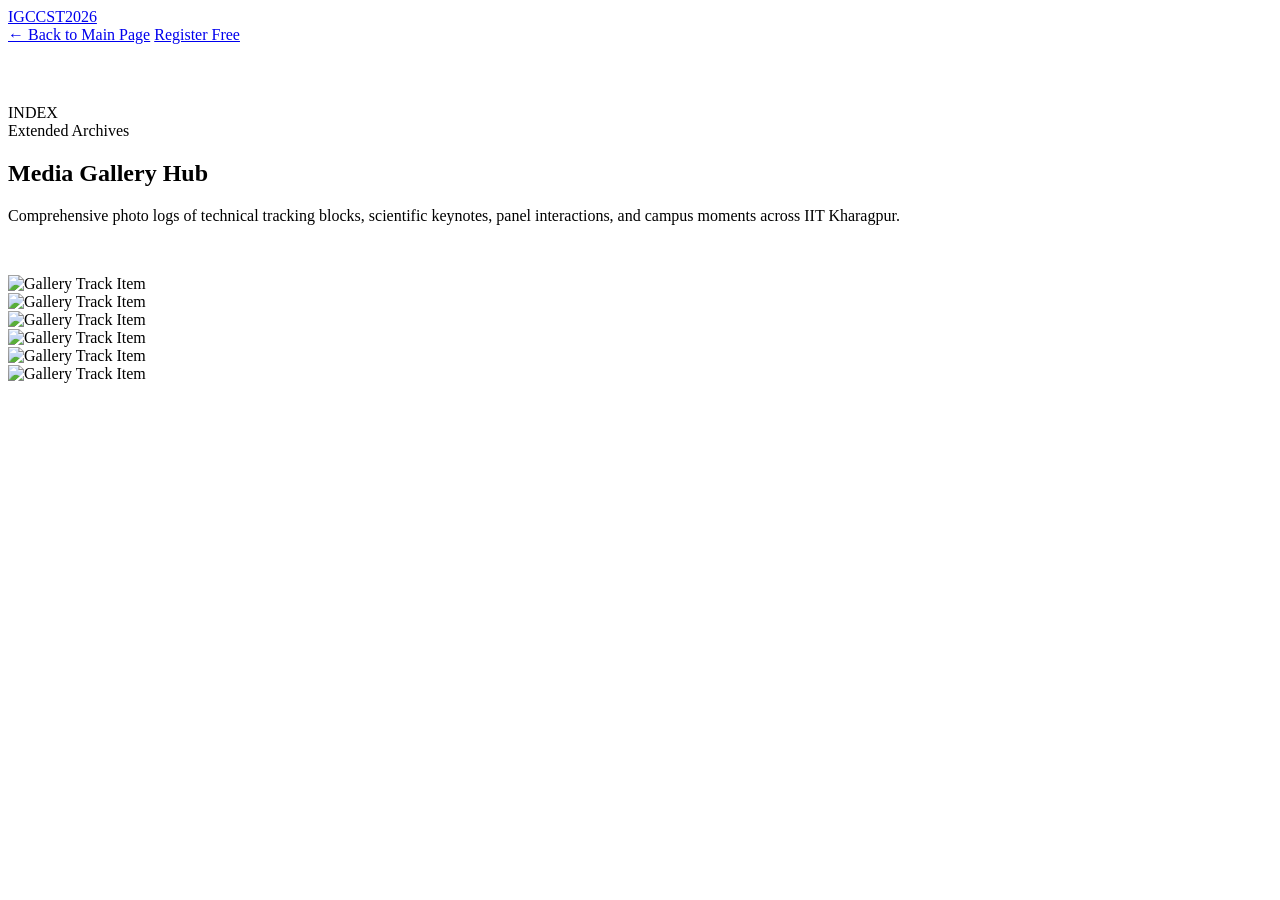
==== gallery.html @ ee0e032e "timeline update" ====
<!DOCTYPE html>
<html lang="en">
<head>
    <meta charset="UTF-8">
    <meta name="viewport" content="width=device-width, initial-scale=1.0">
    <title>Conference Gallery | IGCCST 2026</title>
    <link rel="stylesheet" href="style.css">
    <link href="https://googleapis.com" rel="stylesheet">
</head>
<body class="paper-bg">

    <!-- Sticky Header Wrapper Minimal Replication -->
    <header class="site-header scrolled">
        <div class="container nav-inner">
            <a href="index.html" class="brand">
                <span class="brand-accent">IGCCST</span><span class="brand-year">2026</span>
            </a>
            <nav class="desktop-nav">
                <a href="index.html">← Back to Main Page</a>
                <a href="index.html#registration" class="nav-cta"><span>Register Free</span></a>
            </nav>
        </div>
    </header>

    <main class="container" style="padding-top: 60px; padding-bottom: 100px;">
        
        <!-- Gallery Full View Intro Header -->
        <div class="section-intro section-intro-wide reveal is-visible" style="margin-bottom: 50px;">
            <div class="section-number">INDEX</div>
            <div>
                <span class="eyebrow">Extended Archives</span>
                <h2><span>Media</span> Gallery Hub</h2>
                <p class="section-subtitle">Comprehensive photo logs of technical tracking blocks, scientific keynotes, panel interactions, and campus moments across IIT Kharagpur.</p>
            </div>
        </div>

        <!-- Expanded Full Gallery Display Grid Layout Matrix -->
        <div class="gallery-preview-grid" style="grid-template-columns: repeat(auto-fill, minmax(280px, 1fr));">
            
            <!-- Gallery Item Blocks (Replicate out for your files) -->
            <div class="gallery-item reveal is-visible">
                <div class="gallery-image-wrap"><img src="images/gallery/img1.jpg" alt="Gallery Track Item"></div>
            </div>
            <div class="gallery-item reveal is-visible">
                <div class="gallery-image-wrap"><img src="images/gallery/img2.jpg" alt="Gallery Track Item"></div>
            </div>
            <div class="gallery-item reveal is-visible">
                <div class="gallery-image-wrap"><img src="images/gallery/img3.jpg" alt="Gallery Track Item"></div>
            </div>
            <div class="gallery-item reveal is-visible">
                <div class="gallery-image-wrap"><img src="images/gallery/img4.jpg" alt="Gallery Track Item"></div>
            </div>
            <div class="gallery-item reveal is-visible">
                <div class="gallery-image-wrap"><img src="images/gallery/img5.jpg" alt="Gallery Track Item"></div>
            </div>
            <div class="gallery-item reveal is-visible">
                <div class="gallery-image-wrap"><img src="images/gallery/img6.jpg" alt="Gallery Track Item"></div>
            </div>

        </div>
    </main>

    <script src="interaction.js"></script>
</body>
</html>
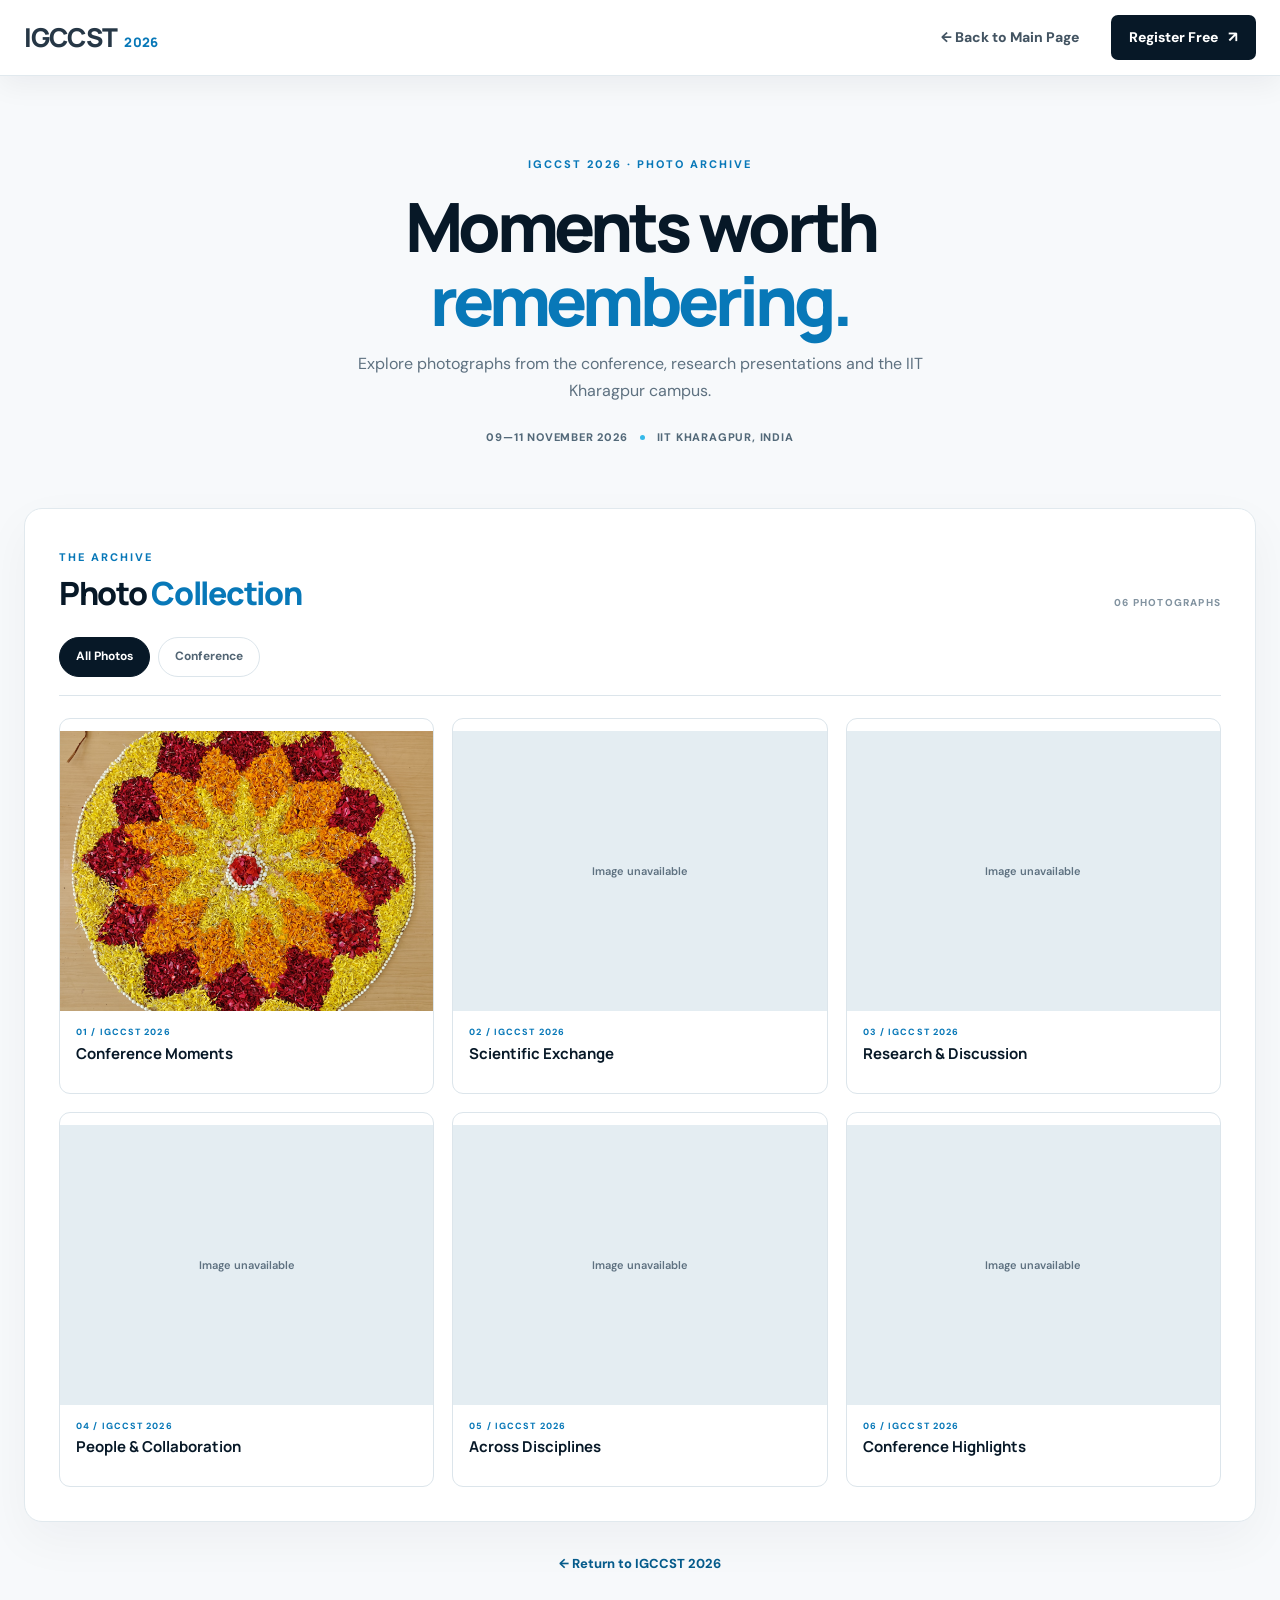
==== commit 3a8bd718: "live link update" ====
--- a/gallery.html
+++ b/gallery.html
@@ -1,65 +1,83 @@
-<!DOCTYPE html>
+<!doctype html>
 <html lang="en">
 <head>
-    <meta charset="UTF-8">
-    <meta name="viewport" content="width=device-width, initial-scale=1.0">
-    <title>Conference Gallery | IGCCST 2026</title>
-    <link rel="stylesheet" href="style.css">
-    <link href="https://googleapis.com" rel="stylesheet">
+  <meta charset="UTF-8">
+  <meta name="viewport" content="width=device-width, initial-scale=1.0">
+  <meta name="theme-color" content="#071827">
+  <title>Conference Gallery | IGCCST 2026</title>
+  <meta name="description" content="Photographic highlights from the Indo-German Conference on Cryogenics for Sustainable Technologies at IIT Kharagpur.">
+  <link rel="preconnect" href="https://fonts.googleapis.com">
+  <link rel="preconnect" href="https://fonts.gstatic.com" crossorigin>
+  <link href="https://fonts.googleapis.com/css2?family=DM+Sans:wght@400;500;600;700&family=Manrope:wght@500;600;700;800&display=swap" rel="stylesheet">
+  <link rel="stylesheet" href="css/style.css">
 </head>
-<body class="paper-bg">
+<body class="paper-bg gallery-page">
+  <header class="site-header scrolled">
+    <div class="container nav-inner">
+      <a href="index.html" class="brand" aria-label="IGCCST 2026 home"><span class="brand-accent">IGCCST</span><span class="brand-year">2026</span></a>
+      <nav class="desktop-nav" aria-label="Gallery navigation">
+        <a href="index.html">← Back to Main Page</a>
+        <a href="index.html#registration" class="nav-cta">Register Free <span>↗</span></a>
+      </nav>
+    </div>
+  </header>
 
-    <!-- Sticky Header Wrapper Minimal Replication -->
-    <header class="site-header scrolled">
-        <div class="container nav-inner">
-            <a href="index.html" class="brand">
-                <span class="brand-accent">IGCCST</span><span class="brand-year">2026</span>
-            </a>
-            <nav class="desktop-nav">
-                <a href="index.html">← Back to Main Page</a>
-                <a href="index.html#registration" class="nav-cta"><span>Register Free</span></a>
-            </nav>
-        </div>
-    </header>
+  <main class="container gallery-page-main">
+    <section class="gallery-page-heading">
+      <span class="eyebrow">IGCCST 2026 · PHOTO ARCHIVE</span>
+      <h1>Moments worth <span>remembering.</span></h1>
+      <p>Explore photographs from the conference, research presentations and the IIT Kharagpur campus.</p>
+      <div class="gallery-page-meta"><span>09—11 November 2026</span><i></i><span>IIT Kharagpur, India</span></div>
+    </section>
 
-    <main class="container" style="padding-top: 60px; padding-bottom: 100px;">
-        
-        <!-- Gallery Full View Intro Header -->
-        <div class="section-intro section-intro-wide reveal is-visible" style="margin-bottom: 50px;">
-            <div class="section-number">INDEX</div>
-            <div>
-                <span class="eyebrow">Extended Archives</span>
-                <h2><span>Media</span> Gallery Hub</h2>
-                <p class="section-subtitle">Comprehensive photo logs of technical tracking blocks, scientific keynotes, panel interactions, and campus moments across IIT Kharagpur.</p>
-            </div>
-        </div>
+    <section class="gallery-archive" aria-label="Conference photo archive">
+      <div class="gallery-archive-top">
+        <div><span class="eyebrow">THE ARCHIVE</span><h2>Photo <span>Collection</span></h2></div>
+        <span class="gallery-photo-count" id="galleryPhotoCount">06 PHOTOGRAPHS</span>
+      </div>
+      <div class="gallery-filter-bar" role="group" aria-label="Filter gallery photographs">
+        <button class="gallery-filter active" type="button" data-filter="all" aria-pressed="true">All Photos</button>
+        <button class="gallery-filter" type="button" data-filter="conference" aria-pressed="false">Conference</button>
+      </div>
 
-        <!-- Expanded Full Gallery Display Grid Layout Matrix -->
-        <div class="gallery-preview-grid" style="grid-template-columns: repeat(auto-fill, minmax(280px, 1fr));">
-            
-            <!-- Gallery Item Blocks (Replicate out for your files) -->
-            <div class="gallery-item reveal is-visible">
-                <div class="gallery-image-wrap"><img src="images/gallery/img1.jpg" alt="Gallery Track Item"></div>
-            </div>
-            <div class="gallery-item reveal is-visible">
-                <div class="gallery-image-wrap"><img src="images/gallery/img2.jpg" alt="Gallery Track Item"></div>
-            </div>
-            <div class="gallery-item reveal is-visible">
-                <div class="gallery-image-wrap"><img src="images/gallery/img3.jpg" alt="Gallery Track Item"></div>
-            </div>
-            <div class="gallery-item reveal is-visible">
-                <div class="gallery-image-wrap"><img src="images/gallery/img4.jpg" alt="Gallery Track Item"></div>
-            </div>
-            <div class="gallery-item reveal is-visible">
-                <div class="gallery-image-wrap"><img src="images/gallery/img5.jpg" alt="Gallery Track Item"></div>
-            </div>
-            <div class="gallery-item reveal is-visible">
-                <div class="gallery-image-wrap"><img src="images/gallery/img6.jpg" alt="Gallery Track Item"></div>
-            </div>
+      <!-- EDIT GALLERY: change image src, alt text, caption and data-category on each card. -->
+      <div class="gallery-archive-grid" id="galleryArchiveGrid">
+        <button class="gallery-item gallery-archive-card" type="button" data-category="conference" data-gallery-open="0">
+          <span class="gallery-image-wrap"><img src="images/gallery/img1.jpg" alt="IGCCST 2026 conference photograph 1" loading="lazy"></span>
+          <span class="gallery-card-caption"><span>01 / IGCCST 2026</span><strong>Conference Moments</strong></span>
+        </button>
+        <button class="gallery-item gallery-archive-card" type="button" data-category="conference" data-gallery-open="1">
+          <span class="gallery-image-wrap"><img src="images/gallery/img2.jpg" alt="IGCCST 2026 conference photograph 2" loading="lazy"></span>
+          <span class="gallery-card-caption"><span>02 / IGCCST 2026</span><strong>Scientific Exchange</strong></span>
+        </button>
+        <button class="gallery-item gallery-archive-card" type="button" data-category="conference" data-gallery-open="2">
+          <span class="gallery-image-wrap"><img src="images/gallery/img3.jpg" alt="IGCCST 2026 conference photograph 3" loading="lazy"></span>
+          <span class="gallery-card-caption"><span>03 / IGCCST 2026</span><strong>Research &amp; Discussion</strong></span>
+        </button>
+        <button class="gallery-item gallery-archive-card" type="button" data-category="conference" data-gallery-open="3">
+          <span class="gallery-image-wrap"><img src="images/gallery/img4.jpg" alt="IGCCST 2026 conference photograph 4" loading="lazy"></span>
+          <span class="gallery-card-caption"><span>04 / IGCCST 2026</span><strong>People &amp; Collaboration</strong></span>
+        </button>
+        <button class="gallery-item gallery-archive-card" type="button" data-category="conference" data-gallery-open="4">
+          <span class="gallery-image-wrap"><img src="images/gallery/img5.jpg" alt="IGCCST 2026 conference photograph 5" loading="lazy"></span>
+          <span class="gallery-card-caption"><span>05 / IGCCST 2026</span><strong>Across Disciplines</strong></span>
+        </button>
+        <button class="gallery-item gallery-archive-card" type="button" data-category="conference" data-gallery-open="5">
+          <span class="gallery-image-wrap"><img src="images/gallery/img6.jpg" alt="IGCCST 2026 conference photograph 6" loading="lazy"></span>
+          <span class="gallery-card-caption"><span>06 / IGCCST 2026</span><strong>Conference Highlights</strong></span>
+        </button>
+      </div>
+    </section>
+    <div class="gallery-page-back"><a href="index.html">← Return to IGCCST 2026</a></div>
+  </main>
 
-        </div>
-    </main>
-
-    <script src="interaction.js"></script>
+  <div class="gallery-lightbox" id="galleryLightbox" aria-hidden="true" role="dialog" aria-modal="true" aria-label="Image viewer">
+    <button class="lightbox-close" type="button" aria-label="Close image viewer">×</button>
+    <button class="lightbox-nav lightbox-prev" type="button" aria-label="Previous image">‹</button>
+    <figure><img class="lightbox-image" src="" alt=""><figcaption class="lightbox-caption"></figcaption></figure>
+    <button class="lightbox-nav lightbox-next" type="button" aria-label="Next image">›</button>
+    <span class="lightbox-counter"></span>
+  </div>
+  <script src="js/main.js"></script>
 </body>
 </html>
--- a/css/style.css
+++ b/css/style.css
@@ -0,0 +1,4623 @@
+/* =========================================================
+   IGCCST 2026
+   COMPLETE VISUAL SYSTEM & DESIGN TOKENS
+========================================================= */
+
+:root {
+    --ink: #071827;
+    --ink-soft: #102a3e;
+    --navy: #061522;
+    --navy-2: #0a2235;
+
+    --blue: #0878b8;
+    --blue-dark: #055b8b;
+    --cyan: #35b9e9;
+    --ice: #e7f6fc;
+
+    --paper: #f7f9fb;
+    --white: #ffffff;
+
+    --text: #263746;
+    --muted: #5e7180;
+    --muted-light: #8fa1af;
+
+    --line: #dce5eb;
+    --line-dark: #203b4e;
+
+    --radius-sm: 8px;
+    --radius-md: 14px;
+    --radius-lg: 22px;
+
+    --container: 1240px;
+
+    --shadow-sm: 0 8px 24px rgba(7, 24, 39, 0.06);
+    --shadow-md: 0 18px 45px rgba(7, 24, 39, 0.10);
+
+    --ease: cubic-bezier(.22, .61, .36, 1);
+}
+
+
+/* =========================================================
+   RESET & GLOBAL
+========================================================= */
+
+*,
+*::before,
+*::after {
+    box-sizing: border-box;
+}
+
+html {
+    scroll-behavior: smooth;
+    scroll-padding-top: 110px;
+}
+
+body {
+    margin: 0;
+    font-family: "DM Sans", -apple-system, BlinkMacSystemFont, "Segoe UI", Roboto, sans-serif;
+    color: var(--text);
+    background: var(--white);
+    line-height: 1.65;
+    overflow-x: hidden;
+}
+
+body.menu-open {
+    overflow: hidden;
+}
+
+a {
+    color: inherit;
+    text-decoration: none;
+}
+
+button {
+    font: inherit;
+}
+
+img {
+    display: block;
+    max-width: 100%;
+}
+
+::selection {
+    background: var(--blue);
+    color: white;
+}
+
+
+/* =========================================================
+   UTILITIES
+========================================================= */
+
+.container {
+    width: min(calc(100% - 48px), var(--container));
+    margin-inline: auto;
+}
+
+.mobile-only {
+    display: none;
+}
+
+
+/* =========================================================
+   IMAGE FALLBACK STATES
+========================================================= */
+
+.img-fallback {
+    display: none !important;
+}
+
+.has-img-fallback {
+    display: grid !important;
+    place-items: center;
+    background: #e4edf2 !important;
+}
+
+.has-img-fallback::before {
+    content: "Image unavailable";
+    color: var(--muted);
+    font-size: 11px;
+    font-weight: 600;
+}
+
+
+/* =========================================================
+   PAGE LOADER
+========================================================= */
+
+.page-loader {
+    position: fixed;
+    inset: 0;
+    z-index: 9999;
+
+    display: grid;
+    place-items: center;
+
+    background: var(--navy);
+
+    transition:
+        opacity .6s var(--ease),
+        visibility .6s var(--ease);
+}
+
+.page-loader.loaded {
+    opacity: 0;
+    visibility: hidden;
+}
+
+.loader-mark {
+    display: flex;
+    gap: 7px;
+}
+
+.loader-mark span {
+    width: 8px;
+    height: 8px;
+    border-radius: 50%;
+    background: var(--cyan);
+    animation: loaderPulse 1s infinite ease-in-out;
+}
+
+.loader-mark span:nth-child(2) {
+    animation-delay: .15s;
+}
+
+.loader-mark span:nth-child(3) {
+    animation-delay: .3s;
+}
+
+@keyframes loaderPulse {
+
+    0%,
+    80%,
+    100% {
+        transform: translateY(0);
+        opacity: .35;
+    }
+
+    40% {
+        transform: translateY(-7px);
+        opacity: 1;
+    }
+}
+
+
+/* =========================================================
+   INSTITUTION BAR (DARK HERO + NON-COLLAPSING WHITE BOXES)
+========================================================= */
+
+.institution-bar {
+    height: 114px;
+    background: var(--navy);
+    border-bottom: 1px solid rgba(255, 255, 255, 0.12);
+    position: relative;
+    z-index: 1001;
+}
+
+.institution-inner {
+    height: 100%;
+    display: flex;
+    align-items: center;
+    justify-content: space-between;
+    gap: 30px;
+}
+
+.institution-label {
+    display: flex;
+    align-items: center;
+    gap: 10px;
+
+    color: #a3c5d7;
+    font-size: 11px;
+    font-weight: 700;
+
+    text-transform: uppercase;
+    letter-spacing: 1.4px;
+    white-space: nowrap;
+}
+
+.status-dot {
+    width: 7px;
+    height: 7px;
+    border-radius: 50%;
+    background: var(--cyan);
+    box-shadow: 0 0 0 4px rgba(53, 185, 233, 0.25);
+}
+
+.institution-logos {
+    width: 100%;
+    display: flex;
+    align-items: center;
+    justify-content: space-around;
+    gap: 16px;
+    height: 100%;
+}
+
+.institution-logos a {
+    display: flex;
+    align-items: center;
+    justify-content: center;
+    flex-shrink: 0;
+
+    padding: 6px 14px;
+    background: #ffffff;
+    border-radius: 6px;
+    border: 1px solid rgba(255, 255, 255, 0.85);
+
+    box-shadow: 0 3px 10px rgba(0, 0, 0, 0.25);
+    opacity: 0.95;
+
+    transition:
+        transform 0.25s var(--ease),
+        box-shadow 0.25s var(--ease),
+        opacity 0.25s var(--ease);
+}
+
+.institution-logos a:hover {
+    opacity: 1;
+    transform: translateY(-2px);
+    box-shadow: 0 6px 16px rgba(0, 0, 0, 0.35);
+}
+
+.institution-logos img,
+.institution-logos svg {
+    height: 70px;
+    width: auto;
+    min-width: 28px;
+    max-width: 180px;
+    object-fit: contain;
+    display: block;
+    flex-shrink: 0;
+}
+
+
+/* =========================================================
+   HEADER & NAVIGATION
+========================================================= */
+
+.site-header {
+    position: sticky;
+    top: 0;
+    z-index: 1000;
+
+    height: 76px;
+
+    background: rgba(255, 255, 255, .88);
+    backdrop-filter: blur(18px);
+    -webkit-backdrop-filter: blur(18px);
+
+    border-bottom: 1px solid rgba(220, 229, 235, .85);
+
+    transition:
+        background .3s ease,
+        box-shadow .3s ease;
+}
+
+.site-header.scrolled {
+    background: rgba(255, 255, 255, .97);
+    box-shadow: 0 8px 30px rgba(7, 24, 39, .06);
+}
+
+.nav-inner {
+    height: 100%;
+    display: flex;
+    align-items: center;
+    justify-content: space-between;
+}
+
+.brand {
+    display: inline-flex;
+    align-items: baseline;
+    gap: 7px;
+
+    font-family: "Manrope", sans-serif;
+    font-weight: 800;
+    letter-spacing: -.06em;
+}
+
+.brand-accent {
+    font-size: 26px;
+}
+
+.brand-year {
+    color: var(--blue);
+    font-size: 13px;
+    letter-spacing: .02em;
+}
+
+.desktop-nav {
+    display: flex;
+    align-items: center;
+    gap: 32px;
+
+    font-size: 14px;
+    font-weight: 800;
+}
+
+.desktop-nav>a:not(.nav-cta) {
+    color: #435462;
+    position: relative;
+    padding-block: 6px;
+    transition: color .25s ease;
+}
+
+.desktop-nav>a:not(.nav-cta)::after {
+    content: "";
+    position: absolute;
+    left: 0;
+    right: 0;
+    bottom: -2px;
+
+    height: 2px;
+    background: var(--blue);
+
+    transform: scaleX(0);
+    transform-origin: right;
+    transition: transform .3s var(--ease);
+}
+
+.desktop-nav>a:not(.nav-cta):hover,
+.desktop-nav>a.active:not(.nav-cta) {
+    color: var(--ink);
+}
+
+.desktop-nav>a:not(.nav-cta):hover::after,
+.desktop-nav>a.active:not(.nav-cta)::after {
+    transform: scaleX(1);
+    transform-origin: left;
+}
+
+.nav-cta {
+    display: inline-flex;
+    align-items: center;
+    gap: 10px;
+
+    padding: 11px 18px;
+
+    color: white !important;
+    background: var(--ink);
+
+    border-radius: 7px;
+
+    transition:
+        background .25s ease,
+        transform .25s ease;
+}
+
+.nav-cta span {
+    font-size: 15px;
+    line-height: 1;
+}
+
+.nav-cta:hover {
+    background: var(--blue);
+    transform: translateY(-2px);
+}
+
+/* Dropdown Base */
+.nav-dropdown {
+    position: relative;
+    display: inline-flex;
+    align-items: center;
+}
+
+.nav-dropdown .dropdown-toggle {
+    background: transparent;
+    border: none;
+    color: inherit;
+    font: inherit;
+    font-size: 14px;
+    font-weight: 600;
+    cursor: pointer;
+    display: flex;
+    align-items: center;
+    gap: 6px;
+    padding: 8px 0;
+}
+
+.nav-dropdown .dropdown-toggle i {
+    font-size: 10px;
+    transition: transform 0.2s ease;
+}
+
+/* Dropdown Menu Box */
+.dropdown-menu {
+    position: absolute;
+    top: 100%;
+    left: 0;
+    min-width: 180px;
+    background: #0b3048;
+    border: 1px solid rgba(255, 255, 255, 0.15);
+    border-radius: var(--radius-md, 8px);
+    padding: 8px 0;
+    box-shadow: 0 12px 30px rgba(0, 0, 0, 0.35);
+    opacity: 0;
+    visibility: hidden;
+    transform: translateY(8px);
+    transition: all 0.2s cubic-bezier(0.16, 1, 0.3, 1);
+    z-index: 1000;
+}
+
+/* Links inside Dropdown */
+.dropdown-menu a {
+    display: flex;
+    align-items: center;
+    gap: 8px;
+    padding: 10px 16px;
+    color: #e2f1f7;
+    font-size: 13px;
+    text-decoration: none;
+    transition: background 0.2s ease, color 0.2s ease;
+}
+
+.dropdown-menu a:hover {
+    background: rgba(53, 185, 233, 0.15);
+    color: #75d3ef;
+}
+
+/* Specific Highlight for Prize Money */
+.dropdown-menu a.highlight-link {
+    color: #ffd700;
+    font-weight: 700;
+}
+
+.dropdown-menu a.highlight-link:hover {
+    background: rgba(255, 215, 0, 0.12);
+    color: #ffe600;
+}
+
+/* Reveal on Hover */
+.nav-dropdown:hover .dropdown-menu {
+    opacity: 1;
+    visibility: visible;
+    transform: translateY(0);
+}
+
+.nav-dropdown:hover .dropdown-toggle i {
+    transform: rotate(180deg);
+}
+
+.menu-toggle {
+    display: none;
+    width: 44px;
+    height: 44px;
+    padding: 0;
+    border: 0;
+    background: transparent;
+    cursor: pointer;
+}
+
+.menu-toggle span {
+    display: block;
+    width: 23px;
+    height: 2px;
+    margin: 6px auto;
+    background: var(--ink);
+    transition:
+        transform .3s var(--ease),
+        opacity .3s ease;
+}
+
+.menu-toggle.active span:first-child {
+    transform: translateY(4px) rotate(45deg);
+}
+
+.menu-toggle.active span:last-child {
+    transform: translateY(-4px) rotate(-45deg);
+}
+
+.mobile-nav {
+    display: none;
+}
+
+
+/* =========================================================
+   HERO (LARGE HIGH-IMPACT TITLE)
+========================================================= */
+
+.hero {
+    /* Uses auto height so it stretches naturally to fit large text */
+    min-height: calc(100vh - 144px);
+    position: relative;
+    display: flex;
+    flex-direction: column;
+    justify-content: center;
+    /* Expands downwards instead of clipping top */
+    overflow: hidden;
+    color: white;
+    background: var(--navy);
+}
+
+.hero-image {
+    position: absolute;
+    inset: 0;
+
+    background-image: url("../images/hero.jpg");
+    background-size: cover;
+    background-position: center;
+
+    opacity: .72;
+    transform: scale(1.02);
+}
+
+.hero-vignette {
+    position: absolute;
+    inset: 0;
+
+    background:
+        linear-gradient(90deg,
+            rgba(3, 17, 29, .98) 0%,
+            rgba(3, 17, 29, .88) 36%,
+            rgba(3, 17, 29, .42) 72%,
+            rgba(3, 17, 29, .65) 100%);
+}
+
+.hero-grid {
+    position: absolute;
+    inset: 0;
+    opacity: .12;
+
+    background-image:
+        linear-gradient(rgba(255, 255, 255, .3) 1px, transparent 1px),
+        linear-gradient(90deg, rgba(255, 255, 255, .3) 1px, transparent 1px);
+
+    background-size: 80px 80px;
+
+    mask-image: linear-gradient(90deg, black, transparent 75%);
+    -webkit-mask-image: linear-gradient(90deg, black, transparent 75%);
+}
+
+.hero-inner {
+    position: relative;
+    z-index: 2;
+    /* Balanced vertical padding so content never touches the top header */
+    padding-top: 50px;
+    padding-bottom: 65px;
+}
+
+.hero-copy {
+    max-width: 1120px;
+}
+
+.hero-kicker {
+    display: flex;
+    align-items: flex-start;
+    gap: 14px;
+
+    margin-bottom: 28px;
+
+    color: #a9d8eb;
+    font-size: 14px;
+    font-weight: 700;
+
+    letter-spacing: 1.8px;
+    line-height: 1.7;
+    text-transform: uppercase;
+}
+
+.kicker-line {
+    flex: 0 0 34px;
+    width: 34px;
+    height: 1px;
+    margin-top: 9px;
+    background: var(--cyan);
+}
+
+.hero h1 {
+    margin: 0;
+    max-width: 1120px;
+
+    font-family: "Manrope", sans-serif;
+    font-size: clamp(70px, 9.2vw, 132px);
+    line-height: 1.04;
+    letter-spacing: -0.065em;
+    font-weight: 800;
+}
+
+/* --- HERO TITLE PREFIX ("Indo-German Conference on") --- */
+.hero-title-pre {
+    display: block;
+    margin-bottom: 12px;
+
+    color: #7dd7f4;
+    /* Bright cyan accent */
+    font-family: "Manrope", sans-serif;
+    font-size: clamp(20px, 2.5vw, 36px);
+    /* Clean, small, readable proportion */
+    font-weight: 700;
+    letter-spacing: -0.02em;
+    line-height: 1.2;
+    text-transform: none;
+    /* Keep natural title casing */
+}
+
+.hero h1 span {
+    display: block;
+    color: #b8e8f7;
+}
+
+.hero h1 em {
+    display: block;
+    color: white;
+    font-style: normal;
+
+    background: linear-gradient(90deg, #ffffff 15%, #7dd7f4 100%);
+    -webkit-background-clip: text;
+    background-clip: text;
+    -webkit-text-fill-color: transparent;
+    padding-bottom: 15px;
+}
+
+.hero-description {
+    max-width: 680px;
+    margin: 36px 0 38px;
+
+    color: #d2e2ea;
+    font-size: 18px;
+    line-height: 1.75;
+}
+
+.hero-actions {
+    display: flex;
+    flex-wrap: wrap;
+    align-items: center;
+    gap: 20px;
+    margin-top: 32px;
+}
+
+.hero-buttons {
+    display: flex;
+    align-items: center;
+    gap: 12px;
+    flex-wrap: wrap;
+}
+
+.button {
+    min-height: 50px;
+
+    display: inline-flex;
+    align-items: center;
+    justify-content: center;
+    gap: 14px;
+
+    padding: 0 22px;
+    border-radius: 7px;
+
+    font-size: 13px;
+    font-weight: 700;
+    letter-spacing: .03em;
+
+    transition:
+        transform .3s var(--ease),
+        background .3s ease,
+        border-color .3s ease,
+        color .3s ease;
+}
+
+.button-arrow {
+    font-size: 16px;
+    line-height: 1;
+}
+
+.button-light {
+    color: var(--ink);
+    background: white;
+}
+
+.button-light:hover {
+    transform: translateY(-3px);
+    background: #e7f7fc;
+}
+
+.button-ghost {
+    color: white;
+    border: 1px solid rgba(255, 255, 255, .34);
+    background: rgba(255, 255, 255, .04);
+}
+
+.button-ghost:hover {
+    transform: translateY(-3px);
+    border-color: rgba(255, 255, 255, .75);
+    background: rgba(255, 255, 255, .10);
+}
+
+.hero-prize-card {
+    background: rgba(251, 191, 36, 0.08);
+    /* Warm gold background tint */
+    border: 1px solid rgba(251, 191, 36, 0.25);
+    border-radius: 12px;
+    padding: 10px 16px;
+    transition: background 0.3s ease, border-color 0.3s ease, transform 0.3s ease;
+    max-width: 420px;
+}
+
+.hero-prize-card:hover {
+    background: rgba(251, 191, 36, 0.15);
+    border-color: rgba(251, 191, 36, 0.5);
+    transform: translateY(-2px);
+}
+
+.hero-prize-link {
+    display: flex;
+    align-items: center;
+    gap: 10px;
+    text-decoration: none;
+}
+
+.hero-prize-badge {
+    background: #fbbf24;
+    color: #0f172a;
+    font-size: 10px;
+    font-weight: 800;
+    padding: 3px 8px;
+    border-radius: 6px;
+    letter-spacing: 0.5px;
+    white-space: nowrap;
+}
+
+.hero-prize-text {
+    color: #fef08a;
+    /* High contrast bright gold-yellow */
+    font-size: 13px;
+    font-weight: 600;
+    line-height: 1.35;
+}
+
+/* Responsive Behavior: Full width on mobile screens */
+@media (max-width: 768px) {
+    .hero-actions {
+        flex-direction: column;
+        align-items: stretch;
+    }
+
+    .hero-buttons {
+        width: 100%;
+    }
+
+    .hero-prize-card {
+        max-width: 100%;
+        width: 100%;
+    }
+}
+
+/* Container Layout */
+.hero-meta {
+    display: grid;
+    grid-template-columns: repeat(3, 1fr);
+    /* 2 equal columns */
+    gap: 20px 24px;
+    /* Row and column spacing */
+    align-items: start;
+    padding: 20px 0;
+    /* border-top: 1px solid rgba(255, 255, 255, 0.15); */
+    /* border-bottom: 1px solid rgba(255, 255, 255, 0.15); */
+    /* padding: 10px 0; */
+    margin-top: 50px;
+}
+
+.hero-meta .meta-divider {
+    display: none;
+}
+
+/* Individual Column Styling */
+.hero-meta-col {
+    display: flex;
+    flex-direction: column;
+    justify-content: center;
+
+    /* Makes the box small and centered */
+    width: 100%;
+    max-width: 420px;
+    margin: 0 auto;
+
+    /* Padding and spacing inside the box */
+    padding: 24px 32px;
+    box-sizing: border-box;
+
+    /* Dark blue/teal gradient and border styling from the image */
+    background: radial-gradient(circle at center, #0f2235 0%, #07111c 100%);
+    border: 1px solid rgba(255, 255, 255, 0.1);
+    border-radius: 12px;
+
+    /* Adds a subtle outer shadow for depth */
+    box-shadow: 0 8px 32px rgba(0, 0, 0, 0.3);
+}
+
+
+/* Vertical Dividers */
+.meta-divider {
+    width: 1px;
+    align-self: stretch;
+    background-color: rgba(255, 255, 255, 0.15);
+}
+
+/* Section Labels (DATE, VENUE, REGISTRATION) */
+.meta-label {
+    font-size: 0.85rem;
+    letter-spacing: 2px;
+    text-transform: uppercase;
+    font-weight: 700;
+    color: #64748b;
+    /* Subtle label color */
+    margin-bottom: 6px;
+}
+
+/* --- COLUMN 1: DATE --- */
+.event-date .meta-number {
+    font-size: 2rem;
+    font-weight: 800;
+    line-height: 1;
+    letter-spacing: -0.5px;
+}
+
+.event-date strong {
+    font-size: 1.1rem;
+    font-weight: 800;
+    line-height: 1.2;
+    margin-top: 4px;
+    letter-spacing: 0.5px;
+    text-transform: uppercase;
+}
+
+.event-date .meta-year {
+    font-size: 1.1rem;
+    font-weight: 600;
+    opacity: 0.7;
+}
+
+/* --- COLUMN 2: VENUE --- */
+.event-location strong {
+    font-size: 1.25rem;
+    font-weight: 800;
+    line-height: 1.2;
+    text-transform: uppercase;
+    letter-spacing: 0.5px;
+}
+
+.event-location .venue-sub {
+    font-size: 1.1rem;
+    font-weight: 700;
+    margin-top: 2px;
+}
+
+.event-location .venue-loc {
+    font-size: 0.95rem;
+    opacity: 0.65;
+    margin-top: 2px;
+}
+
+/* --- COLUMN 3: REGISTRATION --- */
+.event-notice .notice-free {
+    font-size: 1.5rem;
+    font-weight: 900;
+    color: #10b981;
+    /* Accent green for FREE badge */
+    line-height: 1;
+    letter-spacing: 0.5px;
+    padding: 8px 0;
+}
+
+.event-notice .notice-text {
+    font-size: 0.85rem;
+    line-height: 1.35;
+    opacity: 0.75;
+    margin-top: 6px;
+}
+
+/* --- COLUMN 4: PRIZE --- */
+/* .event-prizes .prize-title {
+    font-size: 16px;
+    font-weight: 800;
+    line-height: 1.25;
+    display: block;
+    margin-top: 2px;
+}
+
+.event-prizes .prize-sub {
+    font-size: 12px;
+    font-weight: 600;
+    opacity: 0.75;
+    margin-top: 4px;
+    display: block;
+} */
+
+.hero-scroll {
+    position: absolute;
+    z-index: 3;
+    right: 30px;
+    bottom: 30px;
+
+    display: flex;
+    align-items: center;
+    gap: 14px;
+
+    color: rgba(255, 255, 255, .55);
+    font-size: 11px;
+    font-weight: 700;
+
+    letter-spacing: 1.5px;
+    text-transform: uppercase;
+    writing-mode: vertical-rl;
+}
+
+.scroll-line {
+    width: 1px;
+    height: 50px;
+    background: linear-gradient(to bottom, rgba(255, 255, 255, .15), rgba(255, 255, 255, .7));
+}
+
+
+/* =========================================================
+   CONFERENCE STRIP
+========================================================= */
+
+.conference-strip {
+    position: relative;
+    z-index: 5;
+    background: #fff;
+    border-bottom: 1px solid var(--line);
+}
+
+.conference-strip-inner {
+    display: grid;
+    grid-template-columns: repeat(4, 1fr);
+}
+
+.strip-item {
+    min-height: 94px;
+    display: flex;
+    align-items: center;
+    gap: 16px;
+    padding: 18px 22px;
+    border-right: 1px solid var(--line);
+}
+
+.strip-item:first-child {
+    padding-left: 0;
+}
+
+.strip-item:last-child {
+    border-right: 0;
+}
+
+.strip-index {
+    color: var(--blue);
+    font-family: "Manrope", sans-serif;
+    font-size: 12px;
+    font-weight: 800;
+}
+
+.strip-item strong {
+    display: block;
+    margin-bottom: 2px;
+    color: var(--ink);
+    font-size: 18px;
+}
+
+.strip-item small {
+    color: var(--muted);
+    font-size: 16px;
+}
+
+.strip-highlight {
+    background: #f4fafc;
+}
+
+
+/* =========================================================
+   SECTION BASICS
+========================================================= */
+
+.section {
+    padding: 125px 0;
+}
+
+.section-intro {
+    display: grid;
+    grid-template-columns: 170px minmax(0, 1fr);
+    gap: 45px;
+    margin-bottom: 70px;
+}
+
+.section-number {
+    padding-top: 7px;
+    color: var(--blue);
+    font-size: 11px;
+    font-weight: 800;
+    letter-spacing: 1.7px;
+}
+
+.eyebrow {
+    margin: 0 0 14px;
+    color: var(--blue);
+    font-size: 11px;
+    font-weight: 800;
+    letter-spacing: 2px;
+}
+
+.eyebrow.light {
+    color: #73cce9;
+}
+
+.section-intro h2,
+.speakers-heading h2,
+.venue-heading h2 {
+    margin: 0;
+    color: var(--ink);
+    font-family: "Manrope", sans-serif;
+    font-size: clamp(42px, 5vw, 70px);
+    line-height: .98;
+    letter-spacing: -.06em;
+    font-weight: 800;
+}
+
+.section-intro h2 span,
+.speakers-heading h2 span,
+.venue-heading h2 span {
+    display: block;
+    color: var(--blue);
+}
+
+.section-subtitle {
+    max-width: 570px;
+    margin: 22px 0 0;
+    color: var(--muted);
+    font-size: 15px;
+}
+
+
+
+/* =========================================================
+   CONFERENCE RESOURCES — IGCCST 2026
+========================================================= */
+
+.conference-resources-section {
+    position: relative;
+    padding: 85px 0 95px;
+    background: #f5f8fb;
+    overflow: hidden;
+}
+
+/* Heading */
+
+.resources-heading {
+    max-width: 680px;
+    margin: 0 auto 48px;
+    text-align: center;
+}
+
+.resources-heading .eyebrow {
+    display: inline-block;
+    color: #1686b5;
+    font-size: 11px;
+    font-weight: 800;
+    letter-spacing: 2px;
+    margin-bottom: 12px;
+}
+
+.resources-heading h2 {
+    margin: 0 0 14px;
+    color: #102b40;
+    font: 800 clamp(32px, 4vw, 46px)/1.15
+          "Manrope", sans-serif;
+    letter-spacing: -1.5px;
+}
+
+.resources-heading h2 span {
+    color: #1686b5;
+}
+
+.resources-heading p {
+    max-width: 540px;
+    margin: 0 auto;
+    color: #647586;
+    font-size: 15px;
+    line-height: 1.7;
+}
+
+
+/* Resource cards */
+
+.resources-grid {
+    display: grid;
+    grid-template-columns: repeat(2, minmax(0, 1fr));
+    gap: 26px;
+    max-width: 1050px;
+    margin: 0 auto;
+}
+
+.resource-card {
+    position: relative;
+    display: flex;
+    align-items: flex-start;
+    gap: 22px;
+    min-height: 230px;
+    padding: 34px 32px;
+    overflow: hidden;
+
+    background: #ffffff;
+    border: 1px solid #e2eaf0;
+    border-radius: 14px;
+
+    text-decoration: none;
+    color: inherit;
+
+    transition:
+        transform .3s ease,
+        box-shadow .3s ease,
+        border-color .3s ease;
+}
+
+.resource-card:hover {
+    transform: translateY(-6px);
+    box-shadow: 0 16px 40px rgba(16, 43, 64, .10);
+    border-color: #b8d9e9;
+}
+
+
+/* Icons */
+
+.resource-icon {
+    width: 54px;
+    height: 54px;
+    flex-shrink: 0;
+
+    display: flex;
+    align-items: center;
+    justify-content: center;
+
+    border-radius: 12px;
+    font-size: 23px;
+}
+
+.resource-booklet .resource-icon {
+    color: #1679a5;
+    background: #e8f4fa;
+}
+
+.resource-live .resource-icon {
+    color: #d93030;
+    background: #fff0ef;
+}
+
+
+/* Card content */
+
+.resource-content {
+    position: relative;
+    z-index: 1;
+    max-width: 340px;
+}
+
+.resource-label {
+    display: block;
+    margin: 2px 0 10px;
+
+    color: #8293a0;
+    font-size: 10px;
+    font-weight: 800;
+    letter-spacing: 1.5px;
+}
+
+.resource-content h3 {
+    margin: 0 0 10px;
+    color: #102b40;
+    font: 750 22px/1.3 "Manrope", sans-serif;
+}
+
+.resource-content p {
+    margin: 0 0 22px;
+    color: #687b89;
+    font-size: 13px;
+    line-height: 1.75;
+}
+
+.resource-link {
+    display: inline-flex;
+    align-items: center;
+    gap: 9px;
+
+    color: #147da8;
+    font-size: 13px;
+    font-weight: 800;
+
+    transition: gap .25s ease, color .25s ease;
+}
+
+.resource-card:hover .resource-link {
+    gap: 14px;
+}
+
+.resource-live .resource-link {
+    color: #d93030;
+}
+
+
+/* Background numbering */
+
+.resource-number {
+    position: absolute;
+    right: 20px;
+    bottom: -20px;
+
+    color: rgba(16, 43, 64, .035);
+    font: 800 100px/1 "Manrope", sans-serif;
+
+    pointer-events: none;
+    user-select: none;
+}
+
+
+/* Responsive layout */
+
+@media (max-width: 760px) {
+
+    .conference-resources-section {
+        padding: 65px 0 70px;
+    }
+
+    .resources-heading {
+        margin-bottom: 32px;
+    }
+
+    .resources-grid {
+        grid-template-columns: 1fr;
+        gap: 18px;
+    }
+
+    .resource-card {
+        min-height: 205px;
+        padding: 27px 24px;
+        gap: 17px;
+    }
+
+    .resource-content h3 {
+        font-size: 20px;
+    }
+
+}
+
+@media (max-width: 420px) {
+
+    .resource-card {
+        padding: 23px 19px;
+        gap: 14px;
+    }
+
+    .resource-icon {
+        width: 46px;
+        height: 46px;
+        font-size: 20px;
+    }
+
+    .resource-content p {
+        font-size: 12px;
+    }
+
+}
+
+
+
+
+/* =========================================================
+   ABOUT
+========================================================= */
+
+.about-section {
+    background: white;
+}
+
+.about-layout {
+    display: grid;
+    grid-template-columns: 1.2fr .8fr;
+    gap: 100px;
+    align-items: center;
+}
+
+.about-main {
+    max-width: 720px;
+}
+
+.about-main p {
+    margin: 0 0 25px;
+    color: var(--muted);
+    font-size: 16px;
+    line-height: 1.85;
+}
+
+.about-main .lead-text {
+    color: var(--ink);
+    font-family: "Manrope", sans-serif;
+    font-size: 23px;
+    line-height: 1.55;
+    letter-spacing: -.02em;
+}
+
+.collaboration-card {
+    position: relative;
+    min-height: 330px;
+    padding: 32px;
+    color: white;
+
+    background:
+        radial-gradient(circle at 75% 25%, rgba(53, 185, 233, .24), transparent 38%),
+        linear-gradient(135deg, #071827, #0d334c);
+
+    border-radius: var(--radius-md);
+    overflow: hidden;
+    box-shadow: var(--shadow-md);
+}
+
+.collaboration-card::before {
+    content: "";
+    position: absolute;
+    inset: 0;
+    opacity: .10;
+
+    background-image:
+        linear-gradient(rgba(255, 255, 255, .5) 1px, transparent 1px),
+        linear-gradient(90deg, rgba(255, 255, 255, .5) 1px, transparent 1px);
+
+    background-size: 40px 40px;
+}
+
+.collaboration-top {
+    position: relative;
+    z-index: 2;
+    display: flex;
+    justify-content: space-between;
+    color: #8eb2c2;
+    font-size: 11px;
+    font-weight: 800;
+    letter-spacing: 1.7px;
+}
+
+.card-arrow {
+    color: var(--cyan);
+    font-size: 18px;
+}
+
+.collaboration-visual {
+    position: relative;
+    z-index: 2;
+    min-height: 165px;
+    display: flex;
+    align-items: center;
+    justify-content: space-between;
+    gap: 20px;
+}
+
+.country {
+    display: flex;
+    flex-direction: column;
+    gap: 4px;
+}
+
+.country strong {
+    font-family: "Manrope", sans-serif;
+    font-size: 24px;
+    letter-spacing: -.04em;
+}
+
+.country small {
+    color: #87a5b2;
+    font-size: 11px;
+}
+
+.country-germany {
+    text-align: right;
+}
+
+.connection {
+    flex: 1;
+    display: flex;
+    align-items: center;
+    gap: 10px;
+}
+
+.connection span {
+    flex: 1;
+    height: 1px;
+    background: rgba(255, 255, 255, .3);
+}
+
+.connection i {
+    color: var(--cyan);
+    font-size: 20px;
+    font-style: normal;
+}
+
+.collaboration-card>p {
+    position: relative;
+    z-index: 2;
+    max-width: 330px;
+    margin: 0;
+    padding-top: 20px;
+    color: #adc2cd;
+    font-size: 13px;
+    border-top: 1px solid rgba(255, 255, 255, .15);
+}
+
+
+/* =========================================================
+   THEMES
+========================================================= */
+
+.themes-section {
+    background: var(--paper);
+}
+
+.section-intro-wide {
+    margin-bottom: 55px;
+}
+
+.theme-heading-row {
+    display: flex;
+    align-items: flex-end;
+    justify-content: space-between;
+    gap: 40px;
+}
+
+.theme-counter {
+    flex: 0 0 auto;
+    display: flex;
+    align-items: center;
+    gap: 14px;
+    padding-bottom: 5px;
+}
+
+.theme-counter strong {
+    color: var(--ink);
+    font-family: "Manrope", sans-serif;
+    font-size: 48px;
+    line-height: .8;
+    letter-spacing: -.06em;
+}
+
+.theme-counter span {
+    color: var(--muted);
+    font-size: 10px;
+    font-weight: 800;
+    letter-spacing: 1.3px;
+    line-height: 1.5;
+}
+
+.theme-grid {
+    display: grid;
+    grid-template-columns: repeat(4, 1fr);
+    gap: 20px;
+}
+
+.theme-card {
+    min-width: 0;
+    background: white;
+    border: 1px solid var(--line);
+    border-radius: 12px;
+    overflow: hidden;
+
+    transition:
+        transform .35s var(--ease),
+        box-shadow .35s var(--ease),
+        border-color .35s ease;
+}
+
+.theme-card:hover {
+    transform: translateY(-7px);
+    border-color: #b7dce9;
+    box-shadow: var(--shadow-md);
+}
+
+.theme-image {
+    position: relative;
+    height: 190px;
+    overflow: hidden;
+    background: #dbe6eb;
+}
+
+.theme-image::after {
+    content: "";
+    position: absolute;
+    inset: 0;
+    background: linear-gradient(to top, rgba(4, 19, 30, .48), transparent 60%);
+}
+
+.theme-image img {
+    width: 100%;
+    height: 100%;
+    object-fit: cover;
+    transition: transform .6s var(--ease);
+}
+
+.theme-card:hover .theme-image img {
+    transform: scale(1.06);
+}
+
+.theme-index {
+    position: absolute;
+    z-index: 2;
+    top: 14px;
+    left: 14px;
+
+    width: 32px;
+    height: 32px;
+
+    display: grid;
+    place-items: center;
+
+    color: white;
+    background: rgba(7, 24, 39, .78);
+    border: 1px solid rgba(255, 255, 255, .18);
+    border-radius: 6px;
+
+    font-size: 11px;
+    font-weight: 800;
+    backdrop-filter: blur(8px);
+}
+
+.theme-content {
+    min-height: 205px;
+    padding: 24px;
+}
+
+.theme-tag {
+    display: block;
+    margin-bottom: 10px;
+    color: var(--blue);
+    font-size: 10px;
+    font-weight: 800;
+    letter-spacing: 1.3px;
+}
+
+.theme-content h3 {
+    margin: 0 0 10px;
+    color: var(--ink);
+    font-family: "Manrope", sans-serif;
+    font-size: 18px;
+    line-height: 1.25;
+    letter-spacing: -.025em;
+}
+
+.theme-content p {
+    margin: 0;
+    color: var(--muted);
+    font-size: 13px;
+    line-height: 1.7;
+}
+
+
+/* =========================================================
+   DATES / TIMELINE
+========================================================= */
+
+.dates-section {
+    background: white;
+}
+
+.timeline {
+    max-width: 1000px;
+    margin-left: 215px;
+    border-top: 1px solid var(--line);
+}
+
+.timeline-item {
+    position: relative;
+    display: grid;
+    grid-template-columns: 65px 150px 1fr;
+    align-items: center;
+
+    min-height: 145px;
+    border-bottom: 1px solid var(--line);
+    transition: background .3s ease;
+}
+
+.timeline-item:hover {
+    background: #f9fbfc;
+}
+
+.timeline-marker {
+    width: 36px;
+    height: 36px;
+    display: grid;
+    place-items: center;
+
+    color: var(--blue);
+    background: #eef8fc;
+    border: 1px solid #c9e9f3;
+    border-radius: 50%;
+
+    font-size: 11px;
+    font-weight: 800;
+}
+
+.timeline-date {
+    display: flex;
+    flex-direction: column;
+}
+
+.timeline-date span {
+    color: var(--ink);
+    font-family: "Manrope", sans-serif;
+    font-size: 42px;
+    font-weight: 800;
+    line-height: .85;
+    letter-spacing: -.06em;
+}
+
+.timeline-date small {
+    margin-top: 9px;
+    color: var(--blue);
+    font-size: 11px;
+    font-weight: 800;
+    letter-spacing: 1.2px;
+}
+
+.timeline-content {
+    padding: 30px 0;
+}
+
+.timeline-status {
+    display: inline-block;
+    margin-bottom: 6px;
+    color: var(--blue);
+    font-size: 10px;
+    font-weight: 800;
+    letter-spacing: 1.5px;
+}
+
+.timeline-content h3 {
+    margin: 0 0 5px;
+    color: var(--ink);
+    font-family: "Manrope", sans-serif;
+    font-size: 19px;
+    letter-spacing: -.025em;
+}
+
+.timeline-content p {
+    margin: 0;
+    color: var(--muted);
+    font-size: 13px;
+}
+
+.timeline-current {
+    background: linear-gradient(90deg, #eef9fc, transparent);
+}
+
+.timeline-current .timeline-marker {
+    color: white;
+    background: var(--blue);
+    border-color: var(--blue);
+    box-shadow: 0 0 0 7px rgba(8, 120, 184, .10);
+}
+
+
+/* =========================================================
+   SPEAKERS
+========================================================= */
+
+.speakers-section {
+    background: var(--paper);
+    overflow: hidden;
+}
+
+.speakers-heading {
+    display: flex;
+    align-items: flex-end;
+    justify-content: space-between;
+    gap: 50px;
+    margin-bottom: 55px;
+}
+
+/* Grid Container */
+.speakers-grid {
+    display: grid;
+    grid-template-columns: repeat(4, 1fr);
+    gap: 24px;
+    margin-top: 40px;
+}
+
+/* Card Styling */
+.speaker-card {
+    width: 100%;
+    /* Spans full width of its grid column */
+    background: white;
+    border: 1px solid var(--line);
+    border-radius: 12px;
+    overflow: hidden;
+
+    transition:
+        transform .35s var(--ease),
+        box-shadow .35s var(--ease),
+        border-color .35s ease;
+}
+
+.speaker-card:hover {
+    transform: translateY(-6px);
+    border-color: #b7dce9;
+    box-shadow: var(--shadow-md);
+}
+
+.speaker-photo-wrap {
+    position: relative;
+    aspect-ratio: 1 / 1.04;
+    overflow: hidden;
+    background: #dfe8ed;
+}
+
+.speaker-photo-wrap::after {
+    content: "";
+    position: absolute;
+    inset: 0;
+    background: linear-gradient(to top, rgba(3, 17, 29, .42), transparent 40%);
+}
+
+.speaker-photo-wrap img {
+    width: 100%;
+    height: 100%;
+    object-fit: cover;
+    transition: transform .55s var(--ease);
+}
+
+.speaker-card:hover .speaker-photo-wrap img {
+    transform: scale(1.045);
+}
+
+.speaker-country {
+    position: absolute;
+    z-index: 2;
+    left: 15px;
+    bottom: 14px;
+
+    padding: 6px 10px;
+    color: white;
+    background: rgba(7, 24, 39, .82);
+    border: 1px solid rgba(255, 255, 255, .16);
+    border-radius: 4px;
+    backdrop-filter: blur(8px);
+
+    font-size: 10px;
+    font-weight: 800;
+    letter-spacing: 1.2px;
+}
+
+.speaker-info {
+    padding: 22px 20px 24px;
+}
+
+.speaker-role {
+    display: block;
+    min-height: 28px;
+    margin-bottom: 7px;
+    color: var(--blue);
+    font-size: 10px;
+    font-weight: 800;
+    letter-spacing: 1.1px;
+    line-height: 1.5;
+}
+
+.speaker-info h3 {
+    margin: 0 0 6px;
+    color: var(--ink);
+    font-family: "Manrope", sans-serif;
+    font-size: 17px;
+    line-height: 1.25;
+    letter-spacing: -.025em;
+}
+
+.speaker-info p {
+    margin: 0;
+    color: var(--muted);
+    font-size: 12px;
+    line-height: 1.5;
+}
+
+/* Responsive Grid Breakpoints */
+@media (max-width: 1200px) {
+    .speakers-grid {
+        grid-template-columns: repeat(3, 1fr);
+    }
+}
+
+@media (max-width: 768px) {
+    .speakers-grid {
+        grid-template-columns: repeat(2, 1fr);
+        gap: 16px;
+    }
+}
+
+@media (max-width: 520px) {
+    .speakers-grid {
+        grid-template-columns: 1fr;
+    }
+}
+
+/* =========================================================
+   Committee
+========================================================= */
+
+/* Grid container: 2 columns on desktop, 1 on mobile */
+.committee-grid {
+    display: grid;
+    grid-template-columns: repeat(2, 1fr);
+    gap: 24px;
+    margin-top: 32px;
+}
+
+/* Card container */
+.committee-card {
+    max-height: 160px;
+    background: #ffffff;
+    border: 1px solid #e2e8f0;
+    border-radius: 12px;
+    overflow: hidden;
+    transition: transform 0.3s ease, box-shadow 0.3s ease, border-color 0.3s ease;
+}
+
+.committee-card:hover {
+    transform: translateY(-4px);
+    border-color: #cbd5e1;
+    box-shadow: 0 10px 15px -3px rgba(0, 0, 0, 0.08), 0 4px 6px -2px rgba(0, 0, 0, 0.04);
+}
+
+/* Flex layout inside each card */
+.committee-card-body {
+    display: flex;
+    flex-direction: row;
+    align-items: stretch;
+    height: 100%;
+}
+
+/* Fixed width container for photos */
+.committee-photo-wrap {
+    width: 140px;
+    min-width: 140px;
+    background: #f1f5f9;
+    position: relative;
+    overflow: hidden;
+    flex-shrink: 0;
+}
+
+/* Force uniform image aspect ratio and fill */
+.committee-photo-wrap img {
+    width: 100%;
+    height: 100%;
+    object-fit: cover;
+    object-position: center top;
+    display: block;
+    transition: transform 0.4s ease;
+}
+
+.committee-card:hover .committee-photo-wrap img {
+    transform: scale(1.05);
+}
+
+/* Text & Content details styling */
+.committee-info {
+    padding: 20px 24px;
+    display: flex;
+    flex-direction: column;
+    justify-content: center;
+    align-items: flex-start;
+    /* Keeps badge inline rather than stretched */
+    flex: 1;
+}
+
+/* Inline badge tag (fixes the full-width stretch issue) */
+.committee-badge {
+    display: inline-flex;
+    align-items: center;
+    width: auto !important;
+    /* Overrides block/stretched behavior */
+    padding: 4px 10px;
+    background-color: #0284c7;
+    color: #ffffff;
+    font-size: 10px;
+    font-weight: 800;
+    letter-spacing: 0.8px;
+    text-transform: uppercase;
+    border-radius: 4px;
+    margin-bottom: 10px;
+    line-height: 1;
+}
+
+.committee-info h3 {
+    font-family: inherit;
+    font-size: 17px;
+    font-weight: 700;
+    color: #0f172a;
+    margin: 0 0 4px 0;
+    line-height: 1.3;
+}
+
+.committee-role {
+    color: #0284c7;
+    font-weight: 600;
+    font-size: 13px;
+    margin: 0 0 6px 0;
+    line-height: 1.2;
+}
+
+.committee-dept,
+.committee-inst {
+    color: #64748b;
+    font-size: 12.5px;
+    margin: 0;
+    line-height: 1.45;
+}
+
+/* =========================================================
+   Responsive Adaptations
+========================================================= */
+
+@media (max-width: 770px) {
+    .committee-grid {
+        grid-template-columns: 2fr;
+        /* Switch to 1 column on smaller tablets */
+    }
+}
+
+@media (max-width: 520px) {
+    .committee-grid {
+        justify-items: center;
+    }
+
+    .committee-card-body {
+        flex-direction: column;
+        /* Stack vertically on small mobile screens */
+    }
+
+    .committee-photo-wrap {
+        width: 100%;
+        min-width: 100%;
+        height: 400px;
+    }
+
+    .committee-card {
+        max-height: max-content;
+        width: 75%;
+    }
+}
+
+@media (max-width: 350px) {
+
+    .committee-photo-wrap {
+        width: 100%;
+        min-width: 100%;
+    }
+
+    .committee-card {
+        max-height: max-content;
+        width: 100%;
+    }
+}
+
+/* Add this to style.css to force visibility if JavaScript fails */
+.committee-card.reveal {
+    opacity: 1 !important;
+    transform: none !important;
+    visibility: visible !important;
+}
+
+
+/* =========================================================
+   CONFERENCE SCHEDULE SECTION
+========================================================= */
+
+.schedule-section {
+    position: relative;
+    overflow: hidden;
+}
+
+.schedule-section .section-intro {
+    align-items: center;
+    gap: 25px;
+}
+
+.schedule-section .section-subtitle {
+    max-width: 720px;
+    line-height: 1.8;
+}
+
+
+/* =========================================================
+   DOWNLOAD BUTTON
+========================================================= */
+
+.schedule-download-action {
+    display: flex;
+    align-items: center;
+    justify-content: flex-end;
+    flex-shrink: 0;
+}
+
+.schedule-download-action button {
+    cursor: pointer;
+    border: none;
+    font-family: inherit;
+}
+
+
+/* =========================================================
+   DAY NAVIGATION TABS
+========================================================= */
+
+.schedule-tabs {
+    display: grid;
+    grid-template-columns: repeat(3, 1fr);
+    gap: 15px;
+    margin: 45px 0 35px;
+}
+
+.schedule-tab-btn {
+    position: relative;
+    display: flex;
+    flex-direction: column;
+    gap: 7px;
+
+    padding: 20px 25px;
+
+    border: 1px solid rgba(100, 120, 150, 0.2);
+    border-radius: 12px;
+
+    background: rgba(255, 255, 255, 0.7);
+
+    text-align: left;
+    cursor: pointer;
+
+    transition: all 0.3s ease;
+}
+
+.schedule-tab-btn:hover {
+    border-color: var(--primary-color, #163b65);
+    transform: translateY(-3px);
+}
+
+.schedule-tab-btn.active {
+    background: var(--primary-color, #163b65);
+    border-color: var(--primary-color, #163b65);
+
+    box-shadow: 0 8px 22px rgba(20, 50, 85, 0.16);
+}
+
+.schedule-tab-btn .tab-day {
+    font-size: 1.05rem;
+    font-weight: 750;
+    color: var(--heading-color, #183653);
+}
+
+.schedule-tab-btn .tab-date {
+    font-size: 0.85rem;
+    color: #718096;
+}
+
+.schedule-tab-btn.active .tab-day,
+.schedule-tab-btn.active .tab-date {
+    color: #ffffff;
+}
+
+
+/* =========================================================
+   DAY CONTENT
+========================================================= */
+
+.schedule-timeline-wrapper {
+    position: relative;
+    min-height: 250px;
+}
+
+.schedule-day-panel {
+    display: none;
+    animation: scheduleFadeIn 0.4s ease;
+}
+
+.schedule-day-panel.active {
+    display: block;
+}
+
+@keyframes scheduleFadeIn {
+    from {
+        opacity: 0;
+        transform: translateY(10px);
+    }
+
+    to {
+        opacity: 1;
+        transform: translateY(0);
+    }
+}
+
+
+/* =========================================================
+   SESSION HEADER
+========================================================= */
+
+.schedule-session-header {
+    position: relative;
+
+    display: flex;
+    justify-content: space-between;
+    align-items: center;
+
+    gap: 20px;
+
+    margin: 35px 0 20px;
+    padding: 20px 24px;
+
+    background: #edf3f8;
+
+    border-left: 4px solid var(--primary-color, #163b65);
+    border-radius: 8px;
+}
+
+.schedule-session-header:first-child {
+    margin-top: 0;
+}
+
+.session-heading {
+    min-width: 0;
+}
+
+.session-heading h3 {
+    margin: 0 0 7px;
+
+    color: #183653;
+
+    font-size: 1.08rem;
+    font-weight: 750;
+    line-height: 1.5;
+}
+
+.session-heading p {
+    margin: 0;
+
+    font-size: 0.85rem;
+    color: #64748b;
+}
+
+.session-chair {
+    flex-shrink: 0;
+
+    padding: 7px 12px;
+
+    background: #ffffff;
+    border: 1px solid #d8e1eb;
+    border-radius: 6px;
+
+    color: #38516b;
+
+    font-size: 0.78rem;
+    font-weight: 650;
+}
+
+
+/* =========================================================
+   SCHEDULE ITEMS
+========================================================= */
+
+.schedule-item {
+    position: relative;
+
+    display: grid;
+    grid-template-columns: 175px 1fr;
+
+    gap: 20px;
+
+    margin-bottom: 14px;
+}
+
+
+/* TIME COLUMN */
+
+.schedule-time {
+    display: flex;
+    align-items: flex-start;
+    justify-content: flex-end;
+
+    padding-top: 20px;
+
+    color: #244766;
+
+    font-size: 0.88rem;
+    font-weight: 750;
+
+    text-align: right;
+    white-space: nowrap;
+}
+
+
+/* CONTENT CARD */
+
+.schedule-content {
+    position: relative;
+
+    padding: 19px 22px;
+
+    background: #ffffff;
+
+    border: 1px solid #e3e9f0;
+    border-radius: 9px;
+
+    box-shadow: 0 3px 12px rgba(20, 45, 75, 0.035);
+
+    transition: all 0.25s ease;
+}
+
+.schedule-content:hover {
+    border-color: #b8cadc;
+
+    box-shadow: 0 7px 18px rgba(20, 45, 75, 0.07);
+
+    transform: translateY(-2px);
+}
+
+
+/* SPEAKER NAME */
+
+.schedule-content h3 {
+    margin: 0 0 5px;
+
+    color: #1c3551;
+
+    font-size: 1rem;
+    font-weight: 750;
+    line-height: 1.5;
+}
+
+
+/* AFFILIATION */
+
+.schedule-affiliation {
+    margin: 0 0 10px;
+
+    color: #748397;
+
+    font-size: 0.81rem;
+    line-height: 1.6;
+}
+
+
+/* PRESENTATION TOPIC */
+
+.schedule-topic {
+    margin: 0;
+
+    color: #475569;
+
+    font-size: 0.9rem;
+    line-height: 1.65;
+}
+
+.schedule-topic strong {
+    color: #244766;
+    font-weight: 650;
+}
+
+
+/* =========================================================
+   EVENT BADGES
+========================================================= */
+
+.schedule-badge {
+    display: inline-block;
+
+    margin-bottom: 9px;
+    padding: 4px 10px;
+
+    border-radius: 4px;
+
+    font-size: 0.68rem;
+    font-weight: 750;
+
+    letter-spacing: 0.5px;
+    text-transform: uppercase;
+}
+
+
+/* INVITED TALK */
+
+.badge-keynote {
+    color: #285785;
+    background: #eaf2fa;
+}
+
+
+/* BREAKS */
+
+.badge-break {
+    color: #96702d;
+    background: #fbf4df;
+}
+
+
+/* ADMINISTRATIVE EVENTS */
+
+.badge-admin {
+    color: #586b80;
+    background: #edf1f5;
+}
+
+
+/* STUDENT PRESENTATIONS */
+
+.badge-student {
+    color: #26745e;
+    background: #e5f5ed;
+}
+
+
+/* POSTER */
+
+.badge-poster {
+    color: #76539a;
+    background: #f1eafa;
+}
+
+
+/* INDUSTRY */
+
+.badge-industry {
+    color: #9a5b28;
+    background: #fff0e2;
+}
+
+
+/* SPECIAL EVENTS */
+
+.badge-special {
+    color: #8c4667;
+    background: #faeaf1;
+}
+
+
+/* =========================================================
+   EVENT TYPE CARD STYLING
+========================================================= */
+
+.schedule-item.event-break .schedule-content {
+    background: #fffcf5;
+    border-color: #f1e7c9;
+}
+
+.schedule-item.event-break .schedule-time {
+    color: #a17a32;
+}
+
+
+.schedule-item.event-student .schedule-content {
+    border-left: 3px solid #4b9a7b;
+}
+
+
+.schedule-item.event-poster .schedule-content {
+    border-left: 3px solid #9270b5;
+}
+
+
+.schedule-item.event-special .schedule-content {
+    border-left: 3px solid #bd7798;
+}
+
+
+.schedule-item.event-admin .schedule-content {
+    background: #f8fafc;
+}
+
+/* Student presentations – Green */
+.event-student {
+    border-left: 4px solid #26945b;
+}
+
+.event-student .schedule-badge {
+    background: #e5f5eb;
+    color: #187342;
+}
+
+/* Faculty presentations – Same colour as poster session */
+.event-faculty {
+    border-left: 4px solid var(--poster-color, #b7791f);
+}
+
+.event-faculty .schedule-badge {
+    background: var(--poster-bg, #fff3dc);
+    color: var(--poster-text, #946015);
+}
+
+/* =========================================================
+   RESPONSIVE DESIGN
+========================================================= */
+
+@media (max-width: 900px) {
+
+    .schedule-section .section-intro {
+        align-items: flex-start;
+        flex-direction: column;
+    }
+
+    .schedule-download-action {
+        justify-content: flex-start;
+    }
+
+    .schedule-tabs {
+        gap: 10px;
+    }
+
+    .schedule-tab-btn {
+        padding: 16px;
+    }
+
+    .schedule-item {
+        grid-template-columns: 135px 1fr;
+        gap: 15px;
+    }
+
+}
+
+
+@media (max-width: 600px) {
+
+    .schedule-tabs {
+        grid-template-columns: repeat(3, 1fr);
+        gap: 7px;
+        margin: 30px 0 25px;
+    }
+
+    .schedule-tab-btn {
+        padding: 13px 8px;
+        text-align: center;
+        align-items: center;
+    }
+
+    .schedule-tab-btn .tab-day {
+        font-size: 0.85rem;
+    }
+
+    .schedule-tab-btn .tab-date {
+        font-size: 0.68rem;
+    }
+
+    .schedule-session-header {
+        flex-direction: column;
+        align-items: flex-start;
+        gap: 12px;
+        padding: 17px;
+    }
+
+    .schedule-item {
+        display: block;
+        margin-bottom: 17px;
+    }
+
+    .schedule-time {
+        justify-content: flex-start;
+        padding: 0 0 7px 3px;
+        font-size: 0.8rem;
+    }
+
+    .schedule-content {
+        padding: 17px;
+    }
+
+    .schedule-content h3 {
+        font-size: 0.95rem;
+    }
+
+    .schedule-affiliation {
+        font-size: 0.78rem;
+    }
+
+    .schedule-topic {
+        font-size: 0.84rem;
+    }
+
+    .session-chair {
+        font-size: 0.72rem;
+    }
+
+}
+
+
+/* =========================================================
+   PRINT / SAVE AS PDF
+========================================================= */
+
+@media print {
+
+    @page {
+        size: A4 portrait;
+        margin: 12mm;
+    }
+
+    body * {
+        visibility: hidden;
+    }
+
+    #schedule,
+    #schedule * {
+        visibility: visible;
+    }
+
+    #schedule {
+        position: absolute;
+        left: 0;
+        top: 0;
+
+        width: 100%;
+        padding: 0;
+        margin: 0;
+
+        background: #ffffff;
+    }
+
+    #schedule .section-intro {
+        display: block;
+    }
+
+    #schedule .schedule-download-action,
+    #schedule .schedule-tabs {
+        display: none !important;
+    }
+
+    #schedule .schedule-timeline-wrapper {
+        min-height: auto;
+    }
+
+    #schedule .schedule-day-panel {
+        display: block !important;
+        animation: none;
+    }
+
+    #schedule .schedule-day-panel::before {
+        content: "";
+        display: block;
+        margin: 25px 0 15px;
+
+        border-top: 2px solid #183653;
+    }
+
+    #schedule .schedule-day-panel:first-child::before {
+        display: none;
+    }
+
+    #schedule .schedule-item {
+        break-inside: avoid;
+        page-break-inside: avoid;
+    }
+
+    #schedule .schedule-session-header {
+        break-after: avoid;
+        page-break-after: avoid;
+    }
+
+    #schedule .schedule-content {
+        box-shadow: none;
+    }
+
+    #schedule .schedule-content:hover {
+        transform: none;
+    }
+
+}
+
+/* Schedule card top row */
+
+.schedule-card-top {
+    display: flex;
+    justify-content: space-between;
+    align-items: center;
+    gap: 10px;
+    margin-bottom: 10px;
+}
+
+.schedule-card-top .schedule-badge {
+    margin-bottom: 0;
+}
+
+.schedule-duration {
+    flex-shrink: 0;
+    color: #8996a6;
+    font-size: 0.73rem;
+    font-weight: 600;
+}
+
+@media (max-width: 600px) {
+
+    .schedule-card-top {
+        flex-wrap: wrap;
+    }
+
+    .schedule-duration {
+        font-size: 0.68rem;
+    }
+
+}
+
+
+/* =========================================================
+   GALLERY SECTION
+========================================================= */
+
+.gallery-section {
+    background: var(--white);
+}
+
+.gallery-grid {
+    display: grid;
+    grid-template-columns: repeat(3, 1fr);
+    gap: 24px;
+    margin-top: 40px;
+}
+
+.gallery-item {
+    position: relative;
+    border: 1px solid var(--line);
+    border-radius: 12px;
+    overflow: hidden;
+    background: var(--paper);
+
+    transition:
+        transform .35s var(--ease),
+        box-shadow .35s var(--ease),
+        border-color .35s ease;
+}
+
+.gallery-item:hover {
+    transform: translateY(-6px);
+    border-color: #b7dce9;
+    box-shadow: var(--shadow-md);
+}
+
+/* Feature Wide Image Rules */
+.gallery-item.item-featured {
+    grid-column: span 2;
+}
+
+.gallery-image-wrap {
+    position: relative;
+    width: 100%;
+    height: 100%;
+    min-height: 260px;
+}
+
+.gallery-item.item-featured .gallery-image-wrap {
+    min-height: 340px;
+}
+
+.gallery-image-wrap img {
+    width: 100%;
+    height: 100%;
+    object-fit: cover;
+    display: block;
+    transition: transform .6s var(--ease);
+}
+
+.gallery-item:hover .gallery-image-wrap img {
+    transform: scale(1.04);
+}
+
+/* Elegant Text Overlay */
+.gallery-overlay {
+    position: absolute;
+    inset: 0;
+    display: flex;
+    flex-direction: column;
+    justify-content: flex-end;
+    padding: 24px;
+    background: linear-gradient(to top, rgba(4, 19, 30, 0.85) 0%, rgba(4, 19, 30, 0.3) 50%, transparent 100%);
+    opacity: 0;
+    transition: opacity 0.35s ease;
+    z-index: 2;
+}
+
+.gallery-item:hover .gallery-overlay {
+    opacity: 1;
+}
+
+.gallery-tag {
+    color: var(--cyan);
+    font-size: 10px;
+    font-weight: 800;
+    letter-spacing: 1.3px;
+    text-transform: uppercase;
+    margin-bottom: 6px;
+}
+
+.gallery-overlay h3 {
+    margin: 0;
+    color: var(--white);
+    font-family: "Manrope", sans-serif;
+    font-size: 18px;
+    font-weight: 700;
+    line-height: 1.3;
+    letter-spacing: -0.02em;
+}
+
+/* =========================================================
+   GALLERY INTERFACE SYSTEM (PREVIEW + LINK)
+========================================================= */
+
+.gallery-section {
+    background: var(--white);
+}
+
+.gallery-preview-grid {
+    display: grid;
+    grid-template-columns: repeat(4, 1fr);
+    gap: 24px;
+    margin-top: 40px;
+}
+
+.gallery-item {
+    position: relative;
+    border: 1px solid var(--line);
+    border-radius: 12px;
+    overflow: hidden;
+    background: var(--paper);
+    aspect-ratio: 1 / 1;
+    /* Perfect uniform square cards */
+
+    transition:
+        transform .35s var(--ease),
+        box-shadow .35s var(--ease),
+        border-color .35s ease;
+}
+
+.gallery-item:hover {
+    transform: translateY(-6px);
+    border-color: #b7dce9;
+    box-shadow: var(--shadow-md);
+}
+
+.gallery-image-wrap {
+    position: relative;
+    width: 100%;
+    height: 100%;
+}
+
+.gallery-image-wrap img {
+    width: 100%;
+    height: 100%;
+    object-fit: cover;
+    display: block;
+    transition: transform .6s var(--ease);
+}
+
+.gallery-item:hover .gallery-image-wrap img {
+    transform: scale(1.05);
+}
+
+/* Overlay Visual Layer */
+.gallery-overlay {
+    position: absolute;
+    inset: 0;
+    display: flex;
+    flex-direction: column;
+    justify-content: flex-end;
+    padding: 20px;
+    background: linear-gradient(to top, rgba(4, 19, 30, 0.9) 0%, rgba(4, 19, 30, 0.3) 60%, transparent 100%);
+    opacity: 0;
+    transition: opacity 0.35s ease;
+    z-index: 2;
+}
+
+.gallery-item:hover .gallery-overlay {
+    opacity: 1;
+}
+
+.gallery-tag {
+    color: var(--cyan);
+    font-size: 10px;
+    font-weight: 800;
+    letter-spacing: 1.2px;
+    text-transform: uppercase;
+    margin-bottom: 4px;
+}
+
+.gallery-overlay h3 {
+    margin: 0;
+    color: var(--white);
+    font-family: "Manrope", sans-serif;
+    font-size: 15px;
+    font-weight: 700;
+    line-height: 1.3;
+}
+
+/* =========================================================
+   "VIEW MORE GALLERY" DYNAMIC LINK CARD
+========================================================= */
+
+.gallery-more-card {
+    display: flex;
+    align-items: center;
+    justify-content: center;
+    text-align: center;
+    aspect-ratio: 1 / 1;
+    border-radius: 12px;
+    padding: 24px;
+    background: radial-gradient(circle at 100% 0%, rgba(53, 185, 233, 0.08), transparent 50%), var(--navy);
+    border: 1px solid var(--line-dark);
+    text-decoration: none !important;
+
+    transition:
+        transform .35s var(--ease),
+        border-color .35s ease,
+        box-shadow .35s var(--ease);
+}
+
+.gallery-more-card:hover {
+    transform: translateY(-6px);
+    border-color: rgba(53, 185, 233, 0.4);
+    box-shadow: var(--shadow-md);
+}
+
+.more-card-content {
+    display: flex;
+    flex-direction: column;
+    align-items: center;
+    gap: 18px;
+}
+
+/* Pure CSS Layered Stack Action Icon */
+.more-icon-wrapper {
+    position: relative;
+    width: 52px;
+    height: 52px;
+    background: rgba(255, 255, 255, 0.03);
+    border: 1px solid rgba(255, 255, 255, 0.1);
+    border-radius: 50%;
+    display: flex;
+    align-items: center;
+    justify-content: center;
+    transition: background 0.3s ease, border-color 0.3s ease;
+}
+
+.more-icon-wrapper .icon-layer-dot {
+    position: absolute;
+    width: 6px;
+    height: 6px;
+    background: rgba(53, 185, 233, 0.4);
+    border-radius: 50%;
+    transition: all 0.35s var(--ease);
+}
+
+/* Arrange dots into an elegant clustered icon array */
+.more-icon-wrapper .icon-layer-dot:nth-child(1) {
+    top: 16px;
+    left: 16px;
+}
+
+.more-icon-wrapper .icon-layer-dot:nth-child(2) {
+    bottom: 16px;
+    left: 16px;
+}
+
+.more-icon-wrapper .icon-layer-dot:nth-child(3) {
+    top: 16px;
+    right: 16px;
+}
+
+.more-icon-wrapper .icon-arrow {
+    position: static;
+    display: flex;
+    align-items: center;
+    justify-content: center;
+    width: auto;
+    height: auto;
+    background: transparent;
+    color: var(--cyan);
+    font-size: 18px;
+    font-weight: 700;
+    transform: translate(-1px, -1px);
+}
+
+/* Interactive hover shifts on the vector items */
+.gallery-more-card:hover .more-icon-wrapper {
+    background: var(--blue);
+    border-color: var(--blue);
+}
+
+.gallery-more-card:hover .icon-layer-dot {
+    background: transparent;
+    opacity: 0;
+}
+
+.gallery-more-card:hover .icon-arrow {
+    color: var(--white);
+    opacity: 1;
+    transform: translateX(3px);
+}
+
+.more-text-group h3 {
+    margin: 0 0 4px;
+    color: var(--white);
+    font-family: "Manrope", sans-serif;
+    font-size: 18px;
+    font-weight: 700;
+}
+
+.more-text-group p {
+    margin: 0;
+    color: var(--muted-light);
+    font-size: 12px;
+}
+
+/* =========================================================
+   ADAPTIVE RESPONSIVE COMPRESSION CONTROLS
+========================================================= */
+
+@media (max-width: 1100px) {
+    .gallery-preview-grid {
+        grid-template-columns: repeat(2, 1fr);
+    }
+}
+
+@media (max-width: 520px) {
+    .gallery-preview-grid {
+        grid-template-columns: 1fr;
+        gap: 16px;
+    }
+
+    .gallery-overlay {
+        opacity: 1;
+        /* Persistent fallback viewing on touch displays */
+        padding: 16px;
+    }
+
+    .gallery-item,
+    .gallery-more-card {
+        aspect-ratio: 4 / 3;
+        /* Elegant landscape compression constraints */
+    }
+}
+
+/* =========================================================
+   SCHEDULE HEADER DOWNLOAD ACTION LAYOUT CONTROLS
+========================================================= */
+
+/* Update the default wide intro wrapper layout row */
+.section-intro-wide {
+    display: grid;
+    grid-template-columns: 170px 1fr auto;
+    /* Added "auto" track to house the button cleanly */
+    align-items: center;
+    /* Vertically centers the button with the heading content */
+    gap: 45px;
+}
+
+.schedule-download-action {
+    display: inline-flex;
+    align-items: center;
+    flex-shrink: 0;
+}
+
+/* Force consistency to keep the button fully visible on touch displays */
+.schedule-download-action .nav-cta {
+    padding: 14px 24px;
+    font-size: 14px;
+    font-weight: 700;
+    white-space: nowrap;
+    /* Prevents the text from breaking into two lines */
+}
+
+/* =========================================================
+   RESPONSIVE LAYOUT CONSTRAINTS OVERRIDES
+========================================================= */
+
+@media (max-width: 992px) {
+    .section-intro-wide {
+        grid-template-columns: 1fr;
+        /* Stack into a clean single column matrix */
+        gap: 20px;
+        align-items: flex-start;
+    }
+
+    .schedule-download-action {
+        width: 100%;
+        margin-top: 8px;
+    }
+
+    .schedule-download-action .nav-cta {
+        width: 100%;
+        /* Spans full width dynamically for easier thumb-tapping */
+        justify-content: center;
+    }
+}
+
+@media (max-width: 520px) {
+    .section-intro-wide {
+        grid-template-columns: 1fr !important;
+    }
+}
+
+
+
+
+/* =========================================================
+   STANDALONE REGISTRATION & PRIZE MONEY SECTION
+========================================================= */
+
+.registration-section {
+    position: relative;
+    padding: 90px 0;
+    color: #ffffff;
+    background: #061522;
+    background: radial-gradient(circle at 80% 50%, rgba(53, 185, 233, .18), transparent 40%), linear-gradient(135deg, #061522, #0b3048);
+    overflow: hidden;
+    width: 100%;
+}
+
+.registration-pattern {
+    position: absolute;
+    inset: 0;
+    opacity: .08;
+    background-image:
+        linear-gradient(rgba(255, 255, 255, .45) 1px, transparent 1px),
+        linear-gradient(90deg, rgba(255, 255, 255, .45) 1px, transparent 1px);
+    background-size: 60px 60px;
+    mask-image: linear-gradient(180deg, transparent, black 20%, black 80%, transparent);
+    -webkit-mask-image: linear-gradient(180deg, transparent, black 20%, black 80%, transparent);
+}
+
+.registration-inner {
+    position: relative;
+    z-index: 2;
+    display: flex;
+    flex-direction: column;
+    gap: 40px;
+    max-width: 1200px;
+    margin: 0 auto;
+    padding: 0 20px;
+}
+
+/* Header Text */
+.registration-header {
+    max-width: 700px;
+}
+
+.registration-header .eyebrow {
+    font-size: 12px;
+    font-weight: 800;
+    letter-spacing: 2px;
+    color: #75d3ef;
+    text-transform: uppercase;
+}
+
+.registration-header h2 {
+    margin: 10px 0 0;
+    font-family: sans-serif;
+    font-size: clamp(32px, 4.5vw, 52px);
+    line-height: 1.1;
+    color: #ffffff;
+}
+
+.registration-header h2 span {
+    color: #75d3ef;
+}
+
+/* Grid Layout */
+.registration-grid {
+    display: grid;
+    grid-template-columns: 1fr 1fr;
+    gap: 32px;
+    align-items: stretch;
+}
+
+/* Left Card */
+.registration-card {
+    background: rgba(255, 255, 255, 0.05);
+    border: 1px solid rgba(255, 255, 255, 0.15);
+    border-radius: 12px;
+    padding: 32px;
+    display: flex;
+    flex-direction: column;
+    justify-content: space-between;
+    gap: 24px;
+}
+
+.registration-card h3 {
+    margin: 0 0 10px;
+    font-size: 24px;
+    color: #ffffff;
+}
+
+.registration-card p {
+    margin: 0;
+    color: #a8c0cc;
+    font-size: 15px;
+    line-height: 1.6;
+}
+
+.registration-action {
+    display: flex;
+    flex-direction: column;
+    gap: 14px;
+    padding-top: 16px;
+    border-top: 1px solid rgba(255, 255, 255, 0.1);
+}
+
+.free-badge {
+    display: flex;
+    align-items: baseline;
+    gap: 8px;
+}
+
+.free-badge strong {
+    color: #ffffff;
+    font-size: 28px;
+    line-height: 1;
+}
+
+.free-badge span {
+    color: #76cce5;
+    font-size: 11px;
+    font-weight: 800;
+    letter-spacing: 1.5px;
+}
+
+/* Right Card */
+.prize-highlight-box {
+    background: rgba(255, 215, 0, 0.03);
+    border: 1px solid rgba(255, 215, 0, 0.35);
+    border-radius: 12px;
+    padding: 32px;
+    display: flex;
+    flex-direction: column;
+    justify-content: space-between;
+    gap: 20px;
+}
+
+.prize-highlight-box h3 {
+    font-size: 22px;
+    font-weight: 800;
+    margin: 12px 0;
+    color: #ffffff;
+    line-height: 1.3;
+}
+
+.prize-categories {
+    display: grid;
+    grid-template-columns: repeat(2, 1fr);
+    gap: 16px;
+    margin-top: 20px;
+}
+
+.prize-card {
+    background: rgba(255, 255, 255, 0.05);
+    border: 1px solid rgba(255, 255, 255, 0.12);
+    border-radius: 10px;
+    padding: 14px 16px;
+    display: flex;
+    flex-direction: column;
+    gap: 8px;
+}
+
+.prize-card-header {
+    display: flex;
+    justify-content: space-between;
+    align-items: center;
+}
+
+.prize-rank {
+    font-size: 11px;
+    font-weight: 800;
+    text-transform: uppercase;
+    color: #38bdf8;
+    /* Bright Cyan */
+    letter-spacing: 0.5px;
+}
+
+.prize-cash {
+    font-size: 11px;
+    font-weight: 700;
+    color: #fbbf24;
+    /* Vibrant Gold */
+}
+
+.prize-label {
+    font-size: 14px;
+    font-weight: 600;
+    color: #ffffff;
+    display: flex;
+    align-items: center;
+    gap: 8px;
+}
+
+@media (max-width: 520px) {
+    .prize-categories {
+        grid-template-columns: 1fr;
+    }
+}
+
+/* Mobile Adjustments */
+@media (max-width: 992px) {
+    .registration-grid {
+        grid-template-columns: 1fr;
+    }
+
+    .registration-action {
+        width: 100%;
+        max-width: 340px;
+    }
+}
+
+.reveal {
+    opacity: 1 !important;
+    transform: none !important;
+    visibility: visible !important;
+}
+
+
+/* =========================================================
+   VENUE
+========================================================= */
+
+.venue-section {
+    background: white;
+}
+
+.venue-heading {
+    display: flex;
+    align-items: flex-end;
+    justify-content: space-between;
+    gap: 40px;
+    margin-bottom: 60px;
+}
+
+.text-arrow {
+    display: inline-flex;
+    align-items: center;
+    gap: 10px;
+    padding-bottom: 7px;
+    color: var(--blue);
+    border-bottom: 1px solid #9ed6e8;
+    font-size: 12px;
+    font-weight: 800;
+}
+
+.text-arrow span {
+    font-size: 16px;
+}
+
+.venue-grid {
+    display: grid;
+    grid-template-columns: .82fr 1.18fr;
+    min-height: 470px;
+    border: 1px solid var(--line);
+    border-radius: var(--radius-md);
+    overflow: hidden;
+}
+
+.venue-copy {
+    padding: 60px;
+    display: flex;
+    flex-direction: column;
+    justify-content: center;
+    background: #f6fafc;
+}
+
+.venue-location-mark {
+    display: flex;
+    align-items: center;
+    gap: 10px;
+    margin-bottom: 30px;
+    color: var(--blue);
+    font-size: 11px;
+    font-weight: 800;
+    letter-spacing: 1.5px;
+}
+
+.venue-location-mark i {
+    width: 40px;
+    height: 1px;
+    background: #a7d8e7;
+}
+
+.venue-copy h3 {
+    max-width: 430px;
+    margin: 0 0 12px;
+    color: var(--ink);
+    font-family: "Manrope", sans-serif;
+    font-size: 31px;
+    line-height: 1.15;
+    letter-spacing: -.045em;
+}
+
+.venue-copy>p {
+    margin: 0;
+    color: var(--muted);
+    font-size: 14px;
+}
+
+.venue-facts {
+    display: grid;
+    grid-template-columns: 1fr 1fr;
+    max-width: 430px;
+    margin-top: 50px;
+    border-top: 1px solid var(--line);
+}
+
+.venue-facts div {
+    padding: 19px 15px 0 0;
+}
+
+.venue-facts div+div {
+    padding-left: 20px;
+    border-left: 1px solid var(--line);
+}
+
+.venue-facts span {
+    display: block;
+    margin-bottom: 6px;
+    color: var(--muted);
+    font-size: 10px;
+    font-weight: 800;
+    letter-spacing: 1.3px;
+}
+
+.venue-facts strong {
+    color: var(--ink);
+    font-size: 12px;
+}
+
+.map-frame {
+    min-height: 470px;
+    background: #dce7ec;
+}
+
+.map-frame iframe {
+    display: block;
+    width: 100%;
+    height: 100%;
+    min-height: 470px;
+}
+
+/* =========================================================
+   ACCOMMODATION
+========================================================= */
+
+.accommodation-section {
+    background: var(--paper);
+}
+
+.accommodation-grid {
+    display: grid;
+    grid-template-columns: repeat(3, 1fr);
+    gap: 24px;
+    margin-top: 40px;
+}
+
+.accommodation-card {
+    background: white;
+    border: 1px solid var(--line);
+    border-radius: 12px;
+    padding: 32px 28px;
+    display: flex;
+    flex-direction: column;
+    justify-content: space-between;
+    transition:
+        transform .35s var(--ease),
+        box-shadow .35s var(--ease),
+        border-color .35s ease;
+}
+
+.accommodation-card:hover {
+    transform: translateY(-6px);
+    border-color: #b7dce9;
+    box-shadow: var(--shadow-md);
+}
+
+.accommodation-type {
+    display: inline-block;
+    margin-bottom: 8px;
+    color: var(--blue);
+    font-size: 10px;
+    font-weight: 800;
+    letter-spacing: 1.2px;
+}
+
+.accommodation-card h3 {
+    margin: 0 0 12px;
+    color: var(--ink);
+    font-family: "Manrope", sans-serif;
+    font-size: 20px;
+    line-height: 1.25;
+    letter-spacing: -.025em;
+}
+
+.accommodation-desc {
+    margin: 0 0 20px;
+    color: var(--muted);
+    font-size: 13.5px;
+    line-height: 1.6;
+}
+
+.accommodation-features {
+    list-style: none;
+    padding: 0;
+    margin: 0 0 24px;
+    display: flex;
+    flex-direction: column;
+    gap: 8px;
+}
+
+.accommodation-features li {
+    display: flex;
+    align-items: center;
+    gap: 10px;
+    color: var(--text);
+    font-size: 13px;
+}
+
+.accommodation-features i {
+    color: var(--blue);
+    font-size: 12px;
+}
+
+.accommodation-footer {
+    padding-top: 16px;
+    border-top: 1px solid var(--line);
+}
+
+.accommodation-price {
+    font-size: 12px;
+    font-weight: 700;
+    color: var(--muted);
+}
+
+/* Responsive Breakpoints for Accommodation Grid */
+@media (max-width: 992px) {
+    .accommodation-grid {
+        grid-template-columns: repeat(2, 1fr);
+    }
+}
+
+@media (max-width: 600px) {
+    .accommodation-grid {
+        grid-template-columns: 1fr;
+    }
+}
+
+/* Card Container Adjustments */
+.accommodation-card {
+    background: #ffffff;
+    border: 1px solid var(--line);
+    border-radius: 12px;
+    overflow: hidden;
+    /* Ensures image corners match card radius */
+    display: flex;
+    flex-direction: column;
+    opacity: 1 !important;
+    transform: none !important;
+    visibility: visible !important;
+    transition: transform .35s var(--ease), box-shadow .35s var(--ease), border-color .35s ease;
+}
+
+.accommodation-card:hover {
+    transform: translateY(-6px) !important;
+    border-color: #b7dce9;
+    box-shadow: var(--shadow-md);
+}
+
+/* Image Wrapper */
+.accommodation-image {
+    width: 100%;
+    height: 180px;
+    overflow: hidden;
+    background-color: var(--paper);
+}
+
+.accommodation-image img {
+    width: 100%;
+    height: 100%;
+    object-fit: cover;
+    transition: transform 0.35s ease;
+}
+
+.accommodation-card:hover .accommodation-image img {
+    transform: scale(1.05);
+}
+
+/* Content Wrapper */
+.accommodation-content {
+    padding: 24px;
+    display: flex;
+    flex-direction: column;
+    flex-grow: 1;
+    justify-content: space-between;
+}
+
+/* Footer & Enquiry Button */
+.accommodation-footer {
+    padding-top: 16px;
+    border-top: 1px solid var(--line);
+    display: flex;
+    align-items: center;
+    justify-content: space-between;
+    gap: 12px;
+}
+
+.accommodation-btn {
+    display: inline-flex;
+    align-items: center;
+    gap: 6px;
+    font-size: 12px;
+    font-weight: 700;
+    color: var(--blue);
+    text-decoration: none;
+    transition: color 0.2s ease, transform 0.2s ease;
+}
+
+.accommodation-btn:hover {
+    color: var(--ink);
+    transform: translateX(3px);
+}
+
+.accommodation-btn i {
+    font-size: 11px;
+}
+
+/* =========================================================
+   SPONSORSHIP CTA SECTION
+========================================================= */
+
+.sponsorship-section {
+    position: relative;
+    padding: 100px 0;
+    color: white;
+    background:
+        radial-gradient(circle at 20% 50%, rgba(53, 185, 233, .22), transparent 35%),
+        linear-gradient(135deg, #061522, #0b3048);
+    overflow: hidden;
+}
+
+.sponsorship-pattern {
+    position: absolute;
+    inset: 0;
+    opacity: .08;
+    background-image:
+        linear-gradient(rgba(255, 255, 255, .45) 1px, transparent 1px),
+        linear-gradient(90deg, rgba(255, 255, 255, .45) 1px, transparent 1px);
+    background-size: 60px 60px;
+}
+
+.sponsorship-inner {
+    position: relative;
+    z-index: 2;
+    display: grid;
+    grid-template-columns: 1.1fr 0.9fr;
+    gap: 60px;
+    align-items: center;
+}
+
+.sponsorship-copy h2 {
+    margin: 0;
+    font-family: "Manrope", sans-serif;
+    font-size: clamp(38px, 4.5vw, 62px);
+    line-height: .98;
+    letter-spacing: -.06em;
+    color: white;
+}
+
+.sponsorship-copy h2 span {
+    display: block;
+    color: #75d3ef;
+}
+
+.sponsorship-copy p {
+    max-width: 580px;
+    margin: 20px 0 24px;
+    color: #a8c0cc;
+    font-size: 16px;
+    line-height: 1.7;
+}
+
+.sponsorship-highlights {
+    list-style: none;
+    padding: 0;
+    margin: 0;
+    display: flex;
+    flex-direction: column;
+    gap: 12px;
+}
+
+.sponsorship-highlights li {
+    display: flex;
+    align-items: center;
+    gap: 10px;
+    color: #e2f1f7;
+    font-size: 14px;
+    font-weight: 600;
+}
+
+.sponsorship-highlights i {
+    color: #35b9e9;
+    font-size: 15px;
+}
+
+/* Card Container */
+.sponsorship-card {
+    background: rgba(255, 255, 255, 0.06);
+    border: 1px solid rgba(255, 255, 255, 0.18);
+    backdrop-filter: blur(12px);
+    -webkit-backdrop-filter: blur(12px);
+    border-radius: var(--radius-md);
+    padding: 40px 32px;
+    display: flex;
+    flex-direction: column;
+    gap: 16px;
+    box-shadow: 0 20px 40px rgba(0, 0, 0, 0.25);
+}
+
+.card-tag {
+    color: #75d3ef;
+    font-size: 11px;
+    font-weight: 800;
+    letter-spacing: 1.5px;
+    text-transform: uppercase;
+}
+
+.sponsorship-card h3 {
+    margin: 0;
+    font-family: "Manrope", sans-serif;
+    font-size: 24px;
+    color: white;
+}
+
+.sponsorship-card p {
+    margin: 0;
+    color: #9fb2bd;
+    font-size: 14px;
+    line-height: 1.6;
+}
+
+.sponsorship-card small {
+    display: flex;
+    align-items: center;
+    gap: 6px;
+    color: #718995;
+    font-size: 11px;
+}
+
+/* Force visibility for sponsorship elements */
+.sponsorship-copy.reveal,
+.sponsorship-action.reveal {
+    opacity: 1 !important;
+    transform: none !important;
+    visibility: visible !important;
+}
+
+/* Mobile Responsive Adapters */
+@media (max-width: 850px) {
+    .sponsorship-inner {
+        grid-template-columns: 1fr;
+        gap: 40px;
+    }
+
+    .sponsorship-card {
+        padding: 28px 20px;
+    }
+}
+
+/* =========================================================
+   Contact
+========================================================= */
+
+.contact-grid {
+    display: grid;
+    grid-template-columns: repeat(2, 1fr);
+    gap: 24px;
+    margin-top: 40px;
+}
+
+.contact-card {
+    background: white;
+    border: 1px solid var(--line);
+    border-radius: 12px;
+    padding: 28px;
+    text-align: center;
+}
+
+.contact-icon {
+    width: 48px;
+    height: 48px;
+    background: var(--paper);
+    color: var(--blue);
+    border-radius: 50%;
+    display: grid;
+    place-items: center;
+    margin: 0 auto 16px;
+    font-size: 18px;
+}
+
+.contact-card h3 {
+    font-size: 16px;
+    color: var(--ink);
+    margin: 0 0 10px;
+}
+
+.contact-card p,
+.contact-card a {
+    color: var(--muted);
+    font-size: 13px;
+    line-height: 1.6;
+    text-decoration: none;
+}
+
+.contact-card a:hover {
+    color: var(--blue);
+}
+
+/* Responsive Styles */
+@media (max-width: 768px) {
+
+    .committee-grid,
+    .contact-grid {
+        grid-template-columns: 1fr;
+    }
+}
+
+/* =========================================================
+   FOOTER
+========================================================= */
+
+.site-footer {
+    padding: 80px 0 25px;
+    color: white;
+    background: var(--navy);
+}
+
+.footer-main {
+    display: grid;
+    grid-template-columns: 2fr 1fr 1fr 1fr;
+    gap: 60px;
+    padding-bottom: 65px;
+}
+
+.footer-brand-logo {
+    margin-bottom: 22px;
+}
+
+.footer-brand-logo .brand-accent {
+    color: white;
+}
+
+.footer-brand p {
+    max-width: 300px;
+    margin: 0 0 17px;
+    color: #9fb2bd;
+    font-size: 13px;
+}
+
+.footer-location {
+    color: #718995;
+    font-size: 11px;
+}
+
+.footer-column {
+    display: flex;
+    flex-direction: column;
+    align-items: flex-start;
+    gap: 10px;
+}
+
+.footer-heading {
+    margin-bottom: 10px;
+    color: #6e8a98;
+    font-size: 10px;
+    font-weight: 800;
+    letter-spacing: 1.7px;
+}
+
+.footer-column a {
+    color: #bdccd3;
+    font-size: 13px;
+    transition: color .2s ease;
+}
+
+.footer-column a:hover {
+    color: #75d3ef;
+}
+
+.footer-register {
+    color: #75d3ef !important;
+    font-weight: 700;
+}
+
+.footer-note {
+    color: #718995;
+    font-size: 11px;
+}
+
+.footer-bottom {
+    padding-top: 23px;
+    display: flex;
+    justify-content: space-between;
+    border-top: 1px solid var(--line-dark);
+    color: #647d89;
+    font-size: 11px;
+}
+
+
+/* =========================================================
+   BACK TO TOP
+========================================================= */
+
+.back-to-top {
+    position: fixed;
+    right: 24px;
+    bottom: 24px;
+    z-index: 900;
+
+    width: 44px;
+    height: 44px;
+    display: grid;
+    place-items: center;
+
+    color: white;
+    background: var(--blue);
+    border: 0;
+    border-radius: 50%;
+    cursor: pointer;
+
+    opacity: 0;
+    visibility: hidden;
+    transform: translateY(15px);
+    box-shadow: 0 10px 30px rgba(8, 120, 184, .28);
+
+    transition:
+        opacity .3s ease,
+        visibility .3s ease,
+        transform .3s var(--ease),
+        background .25s ease;
+}
+
+.back-to-top.visible {
+    opacity: 1;
+    visibility: visible;
+    transform: translateY(0);
+}
+
+.back-to-top:hover {
+    background: var(--ink);
+}
+
+
+/* =========================================================
+   SCROLL REVEAL
+========================================================= */
+
+.reveal {
+    opacity: 0;
+    transform: translateY(25px);
+    transition:
+        opacity .7s var(--ease),
+        transform .7s var(--ease);
+}
+
+.reveal.is-visible {
+    opacity: 1;
+    transform: translateY(0);
+}
+
+
+/* =========================================================
+   RESPONSIVE — 1200px
+========================================================= */
+
+@media (max-width: 1200px) {
+    .container {
+        width: min(calc(100% - 40px), var(--container));
+    }
+
+    /* .desktop-nav {
+        font-size: 12px;
+        gap: 20px;
+    } */
+
+    .institution-label {
+        display: none;
+    }
+
+    .theme-grid {
+        grid-template-columns: repeat(2, 1fr);
+    }
+
+    .strip-item,
+    .strip-item:first-child {
+        padding: 20px;
+    }
+
+    .strip-item:nth-child(2) {
+        border-right: 0;
+    }
+
+    .strip-item:nth-child(-n+2) {
+        border-bottom: 1px solid var(--line);
+    }
+
+    .conference-strip-inner {
+        grid-template-columns: repeat(2, 1fr);
+    }
+
+    .about-layout {
+        gap: 55px;
+    }
+
+    .timeline {
+        margin-left: 0;
+    }
+
+    .footer-main {
+        gap: 35px;
+    }
+}
+
+
+/* =========================================================
+   RESPONSIVE — 850px
+========================================================= */
+
+@media (max-width: 900px) {
+    .institution-bar {
+        height: 58px;
+    }
+
+    .institution-inner {
+        justify-content: center;
+    }
+
+    .institution-logos {
+        gap: 8px;
+    }
+
+    .institution-logos a {
+        padding: 3px 8px;
+    }
+
+    .institution-logos img,
+    .institution-logos svg {
+        height: 26px;
+        max-width: 85px;
+    }
+
+    .site-header {
+        height: 68px;
+    }
+
+    .desktop-nav {
+        display: none;
+    }
+
+    .menu-toggle {
+        display: block;
+    }
+
+    .mobile-nav {
+        position: absolute;
+        top: 68px;
+        left: 0;
+        right: 0;
+
+        display: flex;
+        flex-direction: column;
+        padding: 18px 20px 25px;
+
+        background: rgba(255, 255, 255, .98);
+        backdrop-filter: blur(20px);
+        -webkit-backdrop-filter: blur(20px);
+
+        border-bottom: 1px solid var(--line);
+        transform: translateY(-15px);
+        opacity: 0;
+        visibility: hidden;
+
+        transition:
+            opacity .3s var(--ease),
+            visibility .3s ease,
+            transform .3s var(--ease);
+
+        box-shadow: 0 20px 35px rgba(7, 24, 39, .08);
+    }
+
+    .mobile-nav.active {
+        transform: translateY(0);
+        opacity: 1;
+        visibility: visible;
+    }
+
+    .mobile-nav>a {
+        padding: 15px 5px;
+        color: var(--ink);
+        border-bottom: 1px solid var(--line);
+        font-size: 14px;
+        font-weight: 600;
+    }
+
+    .mobile-nav-cta {
+        margin-top: 15px;
+        text-align: center;
+        color: white !important;
+        background: var(--blue);
+        border: 0 !important;
+        border-radius: 7px;
+    }
+
+    .hero {
+        min-height: 720px;
+    }
+
+    .hero h1 {
+        font-size: clamp(58px, 11.2vw, 96px);
+        line-height: 0.92;
+    }
+
+    .hero-description {
+        font-size: 16px;
+    }
+
+    .hero-scroll {
+        display: none;
+    }
+
+    .hero-meta {
+        grid-template-columns: repeat(2, 1fr);
+        gap: 16px;
+    }
+
+    .section-intro {
+        grid-template-columns: 1fr;
+        gap: 15px;
+    }
+
+    .section-number {
+        padding-top: 0;
+    }
+
+    .about-layout {
+        grid-template-columns: 1fr;
+    }
+
+    .theme-heading-row {
+        align-items: flex-start;
+    }
+
+    .timeline-item {
+        grid-template-columns: 55px 120px 1fr;
+    }
+
+    .registration-inner {
+        flex-direction: column;
+        align-items: flex-start;
+    }
+
+    .registration-action {
+        width: 100%;
+        max-width: 340px;
+    }
+
+    .venue-grid {
+        grid-template-columns: 1fr;
+    }
+
+    .map-frame,
+    .map-frame iframe {
+        min-height: 400px;
+    }
+
+    .footer-main {
+        grid-template-columns: 1.5fr 1fr 1fr;
+    }
+
+    .footer-brand {
+        grid-column: 1 / -1;
+    }
+}
+
+
+/* =========================================================
+   RESPONSIVE — 520px
+========================================================= */
+
+@media (max-width: 520px) {
+    .container {
+        width: min(calc(100% - 32px), var(--container));
+    }
+
+    .institution-bar {
+        height: 50px;
+    }
+
+    .institution-logos {
+        width: 100%;
+        justify-content: space-between;
+        gap: 5px;
+    }
+
+    .institution-logos a {
+        padding: 2px 6px;
+        border-radius: 4px;
+    }
+
+    .institution-logos img,
+    .institution-logos svg {
+        height: 22px;
+        max-width: 55px;
+        min-width: 18px;
+    }
+
+    .site-header {
+        height: 62px;
+    }
+
+    .mobile-nav {
+        top: 62px;
+    }
+
+    .brand-accent {
+        font-size: 22px;
+    }
+
+    .hero {
+        min-height: 680px;
+    }
+
+    .hero-image {
+        background-position: 62% center;
+    }
+
+    .hero-vignette {
+        background:
+            linear-gradient(180deg,
+                rgba(3, 17, 29, .93),
+                rgba(3, 17, 29, .78) 55%,
+                rgba(3, 17, 29, .96));
+    }
+
+    .hero-inner {
+        padding-block: 70px 55px;
+    }
+
+    .hero-kicker {
+        font-size: 10px;
+        letter-spacing: 1.3px;
+    }
+
+    .kicker-line {
+        flex-basis: 23px;
+        width: 23px;
+    }
+
+    .mobile-only {
+        display: block;
+    }
+
+    .hero h1 {
+        font-size: clamp(48px, 13.5vw, 76px);
+        letter-spacing: -0.07em;
+        line-height: 0.93;
+    }
+
+    .hero-description {
+        margin-top: 22px;
+        font-size: 15px;
+    }
+
+    .hero-actions {
+        flex-direction: column;
+        align-items: stretch;
+    }
+
+    .hero-actions .button {
+        width: 100%;
+    }
+
+    .hero-meta {
+        width: 100%;
+        margin-top: 55px;
+    }
+
+    .event-date {
+        padding-right: 18px;
+    }
+
+    .event-location {
+        padding-left: 18px;
+    }
+
+    .event-date strong,
+    .event-location strong {
+        font-size: 13px;
+    }
+
+    .event-date span:last-child,
+    .event-location span:last-child {
+        font-size: 11px;
+    }
+
+    .conference-strip-inner {
+        grid-template-columns: 1fr;
+    }
+
+    .strip-item,
+    .strip-item:first-child {
+        min-height: 76px;
+        padding: 16px 0;
+        border-right: 0;
+        border-bottom: 1px solid var(--line);
+    }
+
+    .strip-item:last-child {
+        border-bottom: 0;
+    }
+
+    .section {
+        padding: 85px 0;
+    }
+
+    .section-intro {
+        margin-bottom: 48px;
+    }
+
+    .section-intro h2,
+    .speakers-heading h2,
+    .venue-heading h2 {
+        font-size: 46px;
+    }
+
+    .about-main .lead-text {
+        font-size: 19px;
+    }
+
+    .collaboration-card {
+        min-height: 300px;
+    }
+
+    .theme-grid {
+        grid-template-columns: 1fr;
+    }
+
+    .theme-image {
+        height: 210px;
+    }
+
+    .theme-content {
+        min-height: auto;
+    }
+
+    .theme-counter {
+        display: none;
+    }
+
+    .timeline-item {
+        grid-template-columns: 42px 85px 1fr;
+        min-height: 125px;
+    }
+
+    .timeline-marker {
+        width: 30px;
+        height: 30px;
+    }
+
+    .timeline-date span {
+        font-size: 32px;
+    }
+
+    .timeline-date small {
+        font-size: 10px;
+    }
+
+    .timeline-content {
+        padding: 22px 0;
+    }
+
+    .timeline-content h3 {
+        font-size: 16px;
+    }
+
+    .timeline-content p {
+        font-size: 12px;
+    }
+
+    .speakers-heading {
+        flex-direction: column;
+        align-items: flex-start;
+        margin-bottom: 35px;
+    }
+
+    .speaker-card {
+        width: 80vw;
+        flex-basis: 80vw;
+    }
+
+    .registration-section {
+        padding: 75px 0;
+    }
+
+    .registration-copy h2 {
+        font-size: 47px;
+    }
+
+    .registration-action {
+        max-width: none;
+    }
+
+    .venue-heading {
+        flex-direction: column;
+        align-items: flex-start;
+        margin-bottom: 40px;
+    }
+
+    .venue-copy {
+        padding: 38px 28px;
+    }
+
+    .venue-copy h3 {
+        font-size: 26px;
+    }
+
+    .venue-facts {
+        margin-top: 35px;
+    }
+
+    .map-frame,
+    .map-frame iframe {
+        min-height: 330px;
+    }
+
+    .footer-main {
+        grid-template-columns: 1fr 1fr;
+        gap: 40px 25px;
+    }
+
+    .footer-brand {
+        grid-column: 1 / -1;
+    }
+
+    .footer-bottom {
+        flex-direction: column;
+        gap: 8px;
+    }
+
+    .back-to-top {
+        right: 16px;
+        bottom: 16px;
+    }
+}
+
+/* =========================================================
+   MOBILE FIXES FOR SMALL SCREENS (<= 450px / 400px)
+========================================================= */
+
+@media (max-width: 450px) {
+
+    /* 1. Prevent Top Institutional Bar Overflow */
+    .institution-bar {
+        height: auto !important;
+        padding: 6px 0;
+    }
+
+    .institution-inner {
+        gap: 10px;
+    }
+
+    .institution-logos {
+        flex-wrap: wrap;
+        justify-content: center;
+        gap: 6px;
+    }
+
+    .institution-logos a {
+        padding: 3px 6px;
+    }
+
+    .institution-logos img,
+    .institution-logos svg {
+        height: 20px;
+        max-width: 50px;
+        min-width: 14px;
+    }
+
+    /* 2. Fix Hero Heading & Meta Grid Clipping */
+    .hero-inner {
+        padding-top: 30px;
+        padding-bottom: 40px;
+    }
+
+    .hero h1 {
+        font-size: clamp(34px, 10vw, 48px) !important;
+        word-break: break-word;
+    }
+
+    .hero-title-pre {
+        font-size: 18px !important;
+    }
+
+    .hero-meta {
+        grid-template-columns: 1fr;
+        gap: 16px;
+    }
+
+    .hero-meta-col {
+        padding: 12px 0 !important;
+        width: 100%;
+    }
+
+    .meta-divider {
+        width: 100% !important;
+        height: 1px !important;
+    }
+
+    /* 3. Fix Timeline Alignment */
+    .timeline-item {
+        grid-template-columns: 36px 70px 1fr !important;
+        gap: 8px;
+    }
+
+    .timeline-date span {
+        font-size: 26px !important;
+    }
+
+    /* 4. Fix Speaker & Committee Card Overflow */
+    .speaker-card {
+        width: 100% !important;
+        flex-basis: 100% !important;
+    }
+
+    /* 5. Fix Accommodation Features Padding */
+    .accommodation-card {
+        padding: 20px 16px !important;
+    }
+}
+
+
+/* =========================================================
+   REDUCED MOTION ACCESSIBILITY
+========================================================= */
+
+@media (prefers-reduced-motion: reduce) {
+    html {
+        scroll-behavior: auto;
+    }
+
+    *,
+    *::before,
+    *::after {
+        animation-duration: .01ms !important;
+        animation-iteration-count: 1 !important;
+        transition-duration: .01ms !important;
+    }
+
+    .speakers-carousel {
+        scroll-behavior: auto;
+    }
+}
+
+/* =========================================================
+   CURRENT EVENT HIGHLIGHT — IGCCST 2026
+========================================================= */
+.current-event-section {
+    position: relative;
+    overflow: hidden;
+    padding: 82px 0;
+    color: #fff;
+    background: radial-gradient(circle at 85% 15%, rgba(53,185,233,.18), transparent 34%), linear-gradient(115deg, #061522, #0b2b42);
+}
+.current-event-section::before {
+    content: ""; position: absolute; inset: 0; pointer-events: none; opacity: .12;
+    background-image: linear-gradient(rgba(255,255,255,.2) 1px, transparent 1px), linear-gradient(90deg, rgba(255,255,255,.2) 1px, transparent 1px);
+    background-size: 58px 58px; mask-image: linear-gradient(90deg, black, transparent 85%);
+}
+.current-event-layout { position: relative; z-index: 1; display: grid; grid-template-columns: 1.1fr .9fr; gap: 72px; align-items: center; }
+.current-event-copy .eyebrow { color: #78d5f2; }
+.current-event-copy h2 { margin: 14px 0 8px; color: #fff; font: 800 clamp(42px, 6vw, 72px)/1.05 "Manrope", sans-serif; letter-spacing: -.055em; }
+.current-event-copy h2 span { color: #78d5f2; }
+.current-event-copy > p:not(.current-event-lead) { max-width: 570px; color: #c4d7e2; margin: 18px 0 0; }
+.current-event-lead { max-width: 590px; margin: 0; color: #fff; font: 600 clamp(18px, 2vw, 23px)/1.45 "Manrope", sans-serif; }
+.current-event-actions { display: flex; flex-wrap: wrap; align-items: center; gap: 24px; margin-top: 28px; }
+.current-event-text-link { color: #a8e5f8; font-size: 14px; font-weight: 700; }
+.current-event-text-link:hover { color: #fff; }
+.current-event-details { border: 1px solid rgba(255,255,255,.17); border-radius: 16px; background: rgba(255,255,255,.055); backdrop-filter: blur(10px); }
+.current-event-detail { display: flex; flex-direction: column; gap: 5px; padding: 22px 26px; border-bottom: 1px solid rgba(255,255,255,.13); }
+.current-event-detail:last-child { border-bottom: 0; }
+.current-event-label { color: #7dd7f4; font-size: 10px; font-weight: 800; letter-spacing: 1.5px; }
+.current-event-detail strong { color: #fff; font: 700 19px/1.35 "Manrope", sans-serif; }
+.current-event-date strong { font-size: 38px; letter-spacing: -.04em; }
+.current-event-detail > span:last-child { color: #b7cbd7; font-size: 13px; }
+.event-cross { color: #78d5f2; padding: 0 5px; }
+
+/* =========================================================
+   HOMEPAGE GALLERY PREVIEW
+========================================================= */
+.homepage-gallery-grid { grid-template-columns: 1.35fr 1fr 1fr !important; grid-template-rows: 230px 230px; gap: 16px; }
+.homepage-gallery-grid .gallery-preview-card { position: relative; display: block; width: 100%; min-width: 0; padding: 0; text-align: left; cursor: zoom-in; border: 0; border-radius: 13px; background: var(--navy); overflow: hidden; aspect-ratio: auto; }
+.homepage-gallery-grid .gallery-preview-card:first-child { grid-row: span 2; }
+.gallery-preview-card .gallery-image-wrap { position: absolute; inset: 0; min-height: 0; }
+.gallery-preview-card .gallery-image-wrap img { opacity: .9; }
+.gallery-preview-card::after { content: ""; position: absolute; inset: 0; background: linear-gradient(0deg, rgba(3,17,29,.88), rgba(3,17,29,0) 68%); pointer-events: none; }
+.gallery-preview-caption { position: absolute; z-index: 2; left: 20px; right: 20px; bottom: 18px; display: flex; flex-direction: column; gap: 4px; color: #fff; }
+.gallery-preview-caption span { color: #85dff8; font-size: 9px; font-weight: 800; letter-spacing: 1.4px; }
+.gallery-preview-caption strong { font: 700 17px/1.3 "Manrope", sans-serif; }
+.gallery-preview-card:hover .gallery-image-wrap img { transform: scale(1.055); }
+.gallery-preview-footer { display: flex; justify-content: space-between; align-items: center; gap: 20px; margin-top: 24px; padding-top: 18px; border-top: 1px solid var(--line); }
+.gallery-preview-footer p { margin: 0; color: var(--muted); font-size: 13px; }
+.gallery-view-all { color: var(--blue-dark); font-size: 13px; font-weight: 800; }
+.gallery-view-all span { margin-left: 8px; }
+.gallery-preview-card:focus-visible, .gallery-filter:focus-visible, .lightbox-close:focus-visible, .lightbox-nav:focus-visible { outline: 3px solid var(--cyan); outline-offset: 3px; }
+
+/* =========================================================
+   FULL GALLERY ARCHIVE PAGE
+========================================================= */
+.gallery-page { background: #f7f9fb; }
+.gallery-page-main { padding-top: 74px; padding-bottom: 90px; }
+.gallery-page-heading { max-width: 800px; margin: 0 auto 62px; text-align: center; }
+.gallery-page-heading .eyebrow { color: var(--blue); }
+.gallery-page-heading h1 { margin: 14px 0; color: var(--ink); font: 800 clamp(38px, 6vw, 68px)/1.08 "Manrope", sans-serif; letter-spacing: -.06em; }
+.gallery-page-heading h1 span { color: var(--blue); }
+.gallery-page-heading > p { max-width: 620px; margin: 0 auto; color: var(--muted); font-size: 16px; }
+.gallery-page-meta { display: flex; justify-content: center; align-items: center; gap: 12px; margin-top: 24px; color: #536979; font-size: 11px; font-weight: 800; letter-spacing: .8px; text-transform: uppercase; }
+.gallery-page-meta i { width: 5px; height: 5px; border-radius: 50%; background: var(--cyan); }
+.gallery-archive { padding: 34px; border: 1px solid #e1e9ee; border-radius: 18px; background: #fff; box-shadow: 0 18px 50px rgba(7,24,39,.045); }
+.gallery-archive-top { display: flex; justify-content: space-between; align-items: end; gap: 20px; }
+.gallery-archive-top .eyebrow { color: var(--blue); }
+.gallery-archive-top h2 { margin: 5px 0 0; color: var(--ink); font: 800 32px/1.15 "Manrope", sans-serif; letter-spacing: -.04em; }
+.gallery-archive-top h2 span { color: var(--blue); }
+.gallery-photo-count { color: #8293a0; font-size: 10px; font-weight: 800; letter-spacing: 1.2px; }
+.gallery-filter-bar { display: flex; gap: 8px; margin: 26px 0 22px; padding-bottom: 18px; border-bottom: 1px solid var(--line); }
+.gallery-filter { padding: 9px 16px; border: 1px solid #dce5eb; border-radius: 30px; color: #526574; background: #fff; font-size: 12px; font-weight: 700; cursor: pointer; transition: .2s ease; }
+.gallery-filter:hover, .gallery-filter.active { color: #fff; border-color: var(--ink); background: var(--ink); }
+.gallery-archive-grid { display: grid; grid-template-columns: repeat(3, minmax(0,1fr)); gap: 18px; }
+.gallery-archive-card { display: block; width: 100%; padding: 0; text-align: left; cursor: zoom-in; border: 1px solid var(--line); border-radius: 11px; background: #fff; overflow: hidden; }
+.gallery-archive-card .gallery-image-wrap { display: block; height: auto; aspect-ratio: 4/3; min-height: 0; }
+.gallery-archive-card .gallery-card-caption { display: flex; flex-direction: column; gap: 4px; padding: 14px 16px 16px; }
+.gallery-card-caption span { color: var(--blue); font-size: 9px; font-weight: 800; letter-spacing: 1.1px; }
+.gallery-card-caption strong { color: var(--ink); font: 700 15px/1.35 "Manrope", sans-serif; }
+.gallery-archive-card:hover { transform: translateY(-4px); box-shadow: var(--shadow-md); }
+.gallery-archive-card:hover .gallery-image-wrap img { transform: scale(1.045); }
+.gallery-archive-card[hidden] { display: none !important; }
+.gallery-page-back { margin-top: 28px; text-align: center; }
+.gallery-page-back a { color: var(--blue-dark); font-size: 13px; font-weight: 800; }
+
+/* =========================================================
+   SHARED IMAGE LIGHTBOX
+========================================================= */
+.gallery-lightbox { position: fixed; inset: 0; z-index: 3000; display: none; align-items: center; justify-content: center; padding: 50px 80px; background: rgba(2,10,17,.94); }
+.gallery-lightbox.is-open { display: flex; }
+.gallery-lightbox figure { max-width: min(1100px, 100%); max-height: 100%; margin: 0; text-align: center; }
+.gallery-lightbox .lightbox-image { display: block; max-width: 100%; max-height: calc(100vh - 130px); width: auto; height: auto; object-fit: contain; margin: 0 auto; border-radius: 5px; box-shadow: 0 18px 70px rgba(0,0,0,.35); }
+.lightbox-caption { margin-top: 13px; color: #d6e4eb; font-size: 13px; }
+.lightbox-close, .lightbox-nav { position: absolute; display: grid; place-items: center; padding: 0; border: 1px solid rgba(255,255,255,.25); border-radius: 50%; color: #fff; background: rgba(255,255,255,.08); cursor: pointer; transition: background .2s ease; }
+.lightbox-close:hover, .lightbox-nav:hover { background: var(--blue); }
+.lightbox-close { top: 22px; right: 26px; width: 44px; height: 44px; font-size: 30px; line-height: 1; }
+.lightbox-nav { top: 50%; width: 48px; height: 48px; transform: translateY(-50%); font-size: 34px; line-height: 1; }
+.lightbox-prev { left: 22px; }
+.lightbox-next { right: 22px; }
+.lightbox-counter { position: absolute; bottom: 20px; left: 50%; color: #a9c1ce; font-size: 11px; letter-spacing: 1px; transform: translateX(-50%); }
+body.lightbox-open { overflow: hidden; }
+
+@media (max-width: 900px) {
+    .current-event-layout { grid-template-columns: 1fr; gap: 36px; }
+    .homepage-gallery-grid { grid-template-columns: 1fr 1fr !important; grid-template-rows: 240px 190px; }
+    .homepage-gallery-grid .gallery-preview-card:first-child { grid-row: span 2; }
+    .gallery-archive-grid { grid-template-columns: repeat(2, minmax(0,1fr)); }
+}
+@media (max-width: 600px) {
+    .current-event-section { padding: 58px 0; }
+    .current-event-detail { padding: 18px 20px; }
+    .current-event-actions { align-items: flex-start; flex-direction: column; gap: 15px; }
+    .homepage-gallery-grid { grid-template-columns: 1fr 1fr !important; grid-template-rows: 220px 155px; gap: 10px; }
+    .homepage-gallery-grid .gallery-preview-card:first-child { grid-column: span 2; grid-row: auto; }
+    .gallery-preview-caption { left: 13px; right: 13px; bottom: 12px; }
+    .gallery-preview-caption strong { font-size: 14px; }
+    .gallery-preview-footer { align-items: flex-start; flex-direction: column; gap: 10px; }
+    .gallery-page-main { padding-top: 48px; }
+    .gallery-page-heading { margin-bottom: 38px; }
+    .gallery-archive { padding: 18px 14px; }
+    .gallery-archive-top { align-items: flex-start; flex-direction: column; gap: 8px; }
+    .gallery-archive-grid { grid-template-columns: 1fr 1fr; gap: 10px; }
+    .gallery-archive-card .gallery-card-caption { padding: 10px; }
+    .gallery-card-caption strong { font-size: 12px; }
+    .gallery-filter-bar { flex-wrap: wrap; }
+    .gallery-lightbox { padding: 55px 12px; }
+    .lightbox-nav { width: 38px; height: 38px; font-size: 27px; }
+    .lightbox-prev { left: 8px; }
+    .lightbox-next { right: 8px; }
+    .gallery-lightbox .lightbox-image { max-height: calc(100vh - 150px); }
+}
